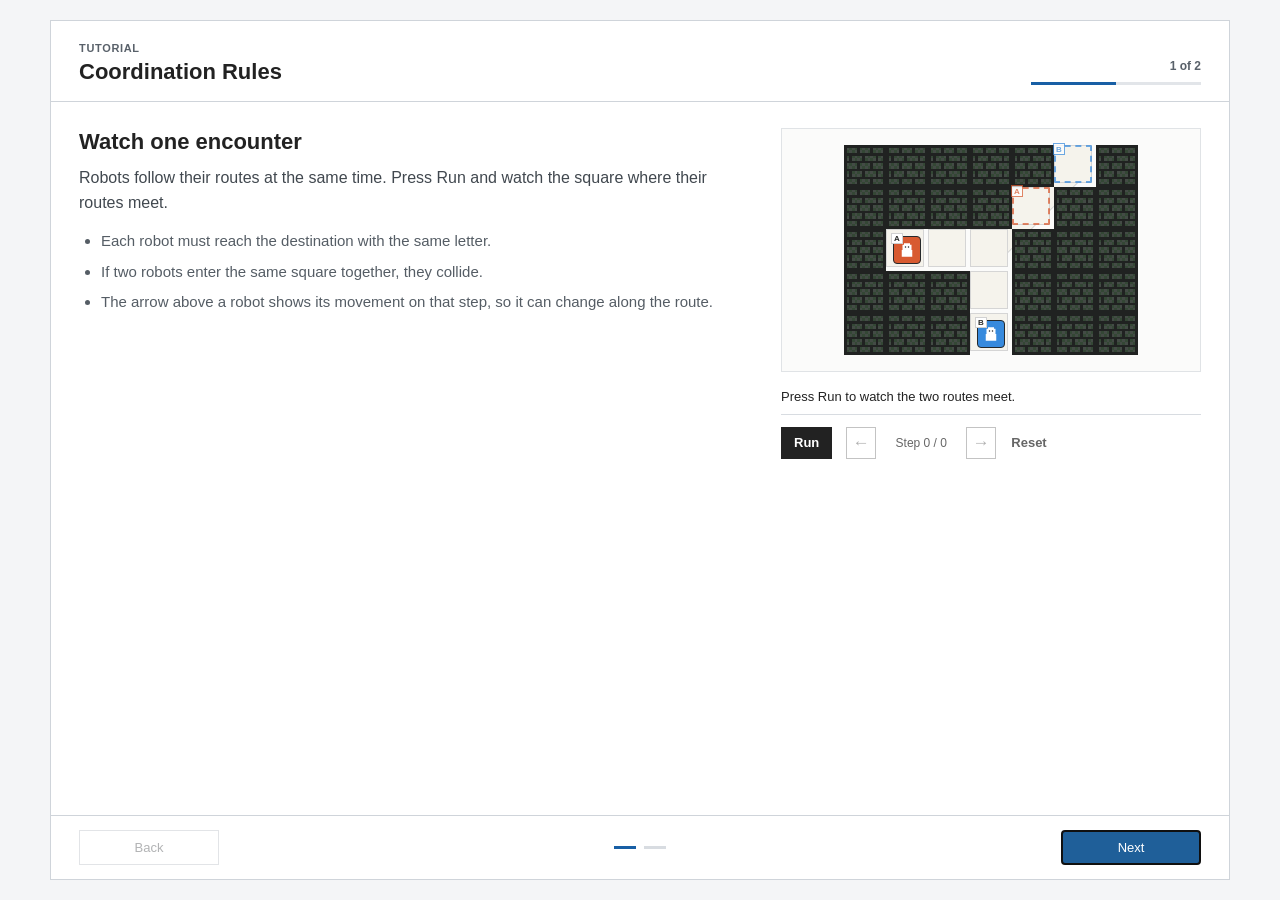
==== index.html @ efcd3b3d "Refine mirror curriculum and restore robot icons" ====
<!DOCTYPE html>
<html lang="en">
<head>
<meta charset="utf-8">
<meta name="viewport" content="width=device-width, initial-scale=1">
<title>Coordination Rules</title>
<link rel="stylesheet" href="styles.css?v=role-movement-v14">
</head>
<body>
<div class="onboarding-screen" id="tutorial-screen" hidden>
  <main class="onboarding-shell" aria-labelledby="tutorial-title">
    <header class="onboarding-header">
      <div>
        <div class="onboarding-kicker">Tutorial</div>
        <h1 id="tutorial-title">Coordination Rules</h1>
      </div>
      <div class="onboarding-progress" aria-live="polite">
        <span id="tut-progress-label">1 of 5</span>
        <div class="onboarding-progress-track" aria-hidden="true">
          <span id="tut-progress-bar"></span>
        </div>
      </div>
    </header>

    <div class="tut-body">
      <div class="tut-copy">
        <h2 id="tut-title"></h2>
        <p class="tut-lead" id="tut-lead"></p>
        <ul class="tut-points" id="tut-points"></ul>
      </div>

      <div class="tut-panel">
        <div class="tut-visual" id="tut-visual">
          <div class="tut-board-frame" id="tut-board-frame">
            <div class="board tut-board" id="tut-board"></div>
          </div>
          <div class="tut-feedback" id="tut-feedback"></div>
          <div class="tut-controls" id="tut-controls">
            <button class="btn primary" id="tut-run" type="button">Run</button>
            <div class="step-nav">
              <button class="btn step-button" id="tut-prev" type="button" aria-label="Previous step">←</button>
              <span class="step-label" id="tut-step-label">Step 0 / 0</span>
              <button class="btn step-button" id="tut-next-step" type="button" aria-label="Next step">→</button>
            </div>
            <button class="btn text-button" id="tut-reset" type="button">Reset</button>
          </div>
        </div>
        <div class="tut-rule-reference" id="tut-rule-reference" hidden></div>
      </div>
    </div>

    <footer class="onboarding-footer">
      <button class="tutorial-nav-button secondary" id="tut-back" type="button" disabled>Back</button>
      <div class="onboarding-step-dots" id="tut-dots" aria-hidden="true"></div>
      <button class="tutorial-nav-button primary" id="tut-continue" type="button">Continue</button>
    </footer>
  </main>
</div>

<div class="wrap">
  <div class="taskbar">
    <div class="taskbar-head">
      <div class="case-summary" id="case-summary"></div>
    </div>
    <div class="tabs" id="tabs"></div>
  </div>

  <div class="main">
    <section class="scene-panel" aria-label="Current scene">
      <div class="section-heading scene-heading">
        <div class="scene-heading-actions">
          <button class="guide-button" id="scene-guide" type="button" hidden>Guide</button>
        </div>
      </div>
      <div class="scene-goal" id="scene-goal" aria-labelledby="scene-goal-title">
        <div class="scene-goal-heading">
          <strong id="scene-goal-title">Goals</strong>
        </div>
        <div class="scene-goal-list" id="scene-goal-list"></div>
      </div>
      <div class="scene-visual">
        <div class="board-frame">
          <div class="board" id="board"></div>
        </div>
        <section class="legend" id="legend" aria-label="Map key and guide"></section>
      </div>
      <div class="status" id="status" role="status" aria-live="polite"></div>
      <div class="agent-panel" id="agent-progress"></div>
      <div class="scene-bottom-controls">
        <div class="controls scene-run-controls">
          <button class="btn primary" id="run">Run rule</button>
          <div class="step-nav" aria-label="Animation step controls">
            <button class="btn step-button" id="prev" aria-label="Previous step" title="Previous step">←</button>
            <span class="step-label" id="step-label">Step 0 / 0</span>
            <button class="btn step-button" id="next" aria-label="Next step" title="Next step">→</button>
          </div>
          <button class="btn next-trial-button" id="continue" hidden>Next trial →</button>
        </div>
      </div>
    </section>

    <section class="rules-panel" aria-labelledby="rules-panel-title">
      <div class="section-heading rules-heading">
        <div>
          <h2 id="rules-panel-title">Rules</h2>
        </div>
        <span class="rule-count" id="rule-count">0 rules</span>
      </div>
      <div class="rulebook-actions">
        <button class="btn add-rule-button" id="addrule">Add Rule</button>
      </div>
      <div id="rules"></div>
      <section class="library-panel" aria-labelledby="library-title">
        <div class="library-heading">
          <div>
            <h3 id="library-title">Saved rule library</h3>
          </div>
          <span class="rule-count" id="library-count">0 saved</span>
        </div>
        <div id="library"></div>
      </section>
      <div class="researcher-panel" id="researcher-panel" hidden>
        <p class="vocab" id="vocab"></p>
        <div class="log" id="log"></div>
        <div class="controls export-controls">
          <button class="btn" id="export-json">Export JSON</button>
          <button class="btn" id="export-csv">Export CSV</button>
        </div>
      </div>
    </section>

  </div>
</div>

<div class="guide-backdrop" id="guide-backdrop" hidden>
  <section class="guide-dialog" role="dialog" aria-modal="true" aria-labelledby="guide-title">
    <div class="guide-kicker" id="guide-kicker">Scene guide</div>
    <h2 id="guide-title"></h2>
    <div class="guide-items" id="guide-items"></div>
    <p id="guide-body"></p>
    <div class="guide-example" id="guide-example"></div>
    <button class="btn primary guide-close" id="guide-close" type="button">Continue to scene</button>
  </section>
</div>

<div class="notice-backdrop" id="notice-backdrop" hidden>
  <section class="notice-dialog" role="dialog" aria-modal="true" aria-labelledby="notice-title">
    <h2 id="notice-title">Rule not ready</h2>
    <p id="notice-message"></p>
    <button class="btn primary notice-close" id="notice-close" type="button">OK</button>
  </section>
</div>

<script src="data/tasks.generated.js?v=role-movement-v14"></script>
<script src="engine.js?v=role-movement-v14"></script>
<script src="tutorial.js?v=role-movement-v14"></script>
<script src="app.js?v=role-movement-v14"></script>
</body>
</html>
---- styles.css ----
:root{
  --bg:#faf9f6; --surface:#ffffff; --line:#e7e4dc; --line2:#d3cfc4;
  --text:#2c2c2a; --muted:#6b6862; --faint:#9a968d;
  --accent:#185fa5; --accent-bg:#e6f1fb;
  --danger:#a32d2d; --ok:#0f6e56; --warn-bg:#faeeda;
  --passage-fill:#dfe9eb; --passage-border:#49636d;
  --r:8px;
}
*{box-sizing:border-box}
body{margin:0;background:var(--bg);color:var(--text);
  font-family:-apple-system,BlinkMacSystemFont,"Segoe UI","PingFang SC","Microsoft YaHei",sans-serif;
  font-size:15px;line-height:1.6;}
.wrap{max-width:920px;margin:0 auto;padding:28px 24px 60px;}
h1{font-size:21px;font-weight:600;margin:0 0 4px;}
.sub{color:var(--muted);font-size:14px;margin:0 0 20px;}
.tutorial{border:1px solid var(--line);background:var(--surface);border-radius:var(--r);
  padding:14px 16px;margin:0 0 18px;}
.tutorial-head{display:flex;align-items:flex-start;justify-content:space-between;gap:12px;margin-bottom:10px;}
.tutorial h2{font-size:15px;line-height:1.25;margin:0 0 2px;font-weight:700;}
.tutorial p{margin:0;color:var(--muted);font-size:12px;line-height:1.45;}
.tutorial-grid{display:grid;grid-template-columns:repeat(4,minmax(0,1fr));gap:10px;}
.tutorial-step{position:relative;border-top:1px solid var(--line);padding:10px 0 0 30px;min-width:0;}
.step-num{position:absolute;left:0;top:10px;width:22px;height:22px;border-radius:50%;
  display:inline-flex;align-items:center;justify-content:center;background:var(--accent-bg);
  color:var(--accent);font-size:12px;font-weight:800;}
.tutorial-step strong{display:block;font-size:12px;line-height:1.3;margin-bottom:3px;color:var(--text);}
.rule-example{display:inline-block;padding:1px 5px;border-radius:5px;background:#f6f5f1;color:var(--text);
  border:1px solid var(--line);}
.world-rules{margin-top:12px;padding:10px 12px;border:1px solid var(--line);border-radius:var(--r);
  background:#f6f5f1;font-size:12px;color:var(--muted);}
.world-rules strong{display:block;color:var(--text);font-size:12px;margin-bottom:4px;}
.world-rules ul{margin:0;padding-left:18px;}
.world-rules li{margin:2px 0;line-height:1.45;}
.taskbar{margin-bottom:8px;}
.taskbar-head{display:flex;align-items:center;justify-content:space-between;gap:12px;margin-bottom:6px;}
.taskbar-label{font-size:12px;color:var(--faint);margin-bottom:6px;}
.taskbar-head .taskbar-label{margin-bottom:0;}
.case-summary{font-size:11px;color:var(--muted);text-align:right;}
.tabs{display:flex;gap:8px;flex-wrap:wrap;margin-bottom:8px;}
.tab{padding:6px 14px;border:1px solid var(--line2);border-radius:var(--r);background:var(--surface);
  cursor:pointer;font-size:14px;color:var(--text);display:inline-flex;align-items:center;gap:7px;}
.tab.active{border-color:var(--accent);color:var(--accent);background:var(--accent-bg);}
.case-dot{width:7px;height:7px;border-radius:50%;background:var(--line2);flex:0 0 auto;}
.case-tab.solved .case-dot{background:var(--ok);}
.case-tab.failed .case-dot{background:var(--danger);}
.case-tab.stale .case-dot{background:#b36b00;}
.case-tab.unseen .case-dot{background:var(--line2);}
.case-tab.locked{color:var(--faint);background:#f4f2ed;border-color:var(--line);}
.case-tab.locked .case-dot{background:transparent;border:1px solid var(--line2);}
.tab.ext{font-size:13px;color:var(--muted);}
.tab.core{font-weight:600;}
.prompt{font-size:13px;color:var(--muted);margin:0 0 18px;min-height:18px;}
.main{display:grid;grid-template-columns:auto minmax(0,1fr);gap:24px;align-items:start;}
.main > .legend{grid-column:1 / -1;margin-top:0;}
.ui-icon{width:16px;height:16px;display:inline-block;vertical-align:-3px;flex:0 0 auto;}
.inline-icon{width:13px;height:13px;margin-right:3px;vertical-align:-2px;color:var(--muted);}
.inline-icon.danger{color:var(--danger);}
.board{position:relative;margin:0 auto;}
.diagonal-road-link{
  position:absolute;
  box-sizing:border-box;
  transform-origin:0 50%;
  border:1px solid var(--line);
  border-radius:1px;
  background:#f5f3ec;
  pointer-events:none;
}
.cell{position:absolute;border:0.5px solid var(--line);border-radius:6px;background:var(--surface);
  display:flex;align-items:center;justify-content:center;overflow:hidden;}
.cell.zone-cold{background:var(--accent-bg);}
.cell.zone-fragile{background:#f2ecfb;}
.cell.zone-secure{background:#e8f3ee;}
.board-zone-icon{width:17px;height:17px;opacity:.34;color:var(--accent);}
.cell.flash{box-shadow:0 0 0 3px var(--danger);}
.scanner{position:absolute;border:2px solid #5d6b78;border-radius:4px;background:#eef2f4;
  z-index:3;display:flex;align-items:center;justify-content:center;color:#46525d;}
.machine{position:absolute;border:1px solid #4b4b48;border-radius:6px;background:#d8d5cc;
  color:#3f3f3b;z-index:4;display:flex;align-items:center;justify-content:center;
  font-size:12px;font-weight:700;}
.board-feature-icon{width:17px;height:17px;}
.item{position:absolute;border-radius:50%;z-index:4;border:1px solid #4b4b48;}
.item-red{background:#cc5656;}
.item-blue{background:#4e7ec9;}
.ring{position:absolute;border:2px dashed;border-radius:8px;box-sizing:border-box;opacity:.72;
  display:flex;align-items:center;justify-content:center;color:inherit;}
.target-label{position:absolute;left:-5px;top:-6px;min-width:16px;height:16px;padding:0 4px;border-radius:8px;
  background:#fff;color:var(--agent-color);border:1px solid currentColor;font-size:10px;font-weight:800;
  line-height:15px;text-align:center;}
.target-label-right{left:auto;right:-5px;}
.target-icon{width:18px;height:18px;opacity:.68;background:rgba(255,255,255,.82);border-radius:50%;padding:2px;
  color:var(--agent-color);}
.robot{position:absolute;border-radius:50%;transition:left .3s ease,top .3s ease,opacity .24s ease,transform .24s ease;z-index:5;
  display:flex;align-items:center;justify-content:center;font-size:12px;color:#fff;
  box-shadow:0 1px 2px rgba(0,0,0,.2);}
.robot.released{opacity:0;transform:scale(.72);pointer-events:none;}
.machine.available{animation:machine-available .45s ease;}
@keyframes machine-available{
  0%{box-shadow:0 0 0 0 rgba(15,110,86,0);}
  45%{box-shadow:0 0 0 3px rgba(15,110,86,.4);}
  100%{box-shadow:0 0 0 0 rgba(15,110,86,0);}
}
.robot.done{box-shadow:0 0 0 3px rgba(15,110,86,.28);}
.robot.waiting{box-shadow:0 0 0 3px rgba(179,107,0,.28);}
.robot.failed{box-shadow:0 0 0 3px rgba(163,45,45,.38);}
.robot.off-duty{opacity:.28;filter:grayscale(1);box-shadow:none;}
.robot-role{width:15px;height:15px;color:#fff;}
.robot-id{position:absolute;left:-4px;top:-5px;min-width:14px;height:14px;padding:0 3px;border-radius:7px;
  background:#fff;color:#2c2c2a;border:1px solid rgba(0,0,0,.18);font-size:9px;font-weight:700;
  line-height:13px;text-align:center;}
.role-badge{display:inline-flex;align-items:center;justify-content:center;min-width:20px;height:20px;padding:0 5px;
  border-radius:10px;background:#fff;color:var(--text);border:1px solid rgba(0,0,0,.16);
  font-size:11px;font-weight:800;line-height:19px;}
.role-carrier{background:#fff8ea;color:#855900;}
.role-cleaner{background:#e9f7f2;color:#0f6e56;}
.role-operator{background:#edf2fb;color:#185fa5;}
.spill-badge{display:inline-flex;align-items:center;justify-content:center;min-width:18px;height:18px;padding:0 5px;
  border-radius:9px;background:#faeeda;color:var(--danger);border:1px solid rgba(163,45,45,.35);
  font-size:11px;font-weight:800;line-height:17px;}
.carry-icon{position:absolute;right:-3px;bottom:-3px;width:12px;height:12px;padding:1px;border-radius:50%;
  background:#faeeda;color:var(--danger);border:1px solid rgba(74,27,12,.55);}
.robot-state-mark{position:absolute;right:-5px;top:-5px;width:13px;height:13px;padding:1px;border-radius:50%;
  background:#fff;color:var(--ok);border:1px solid rgba(0,0,0,.16);}
.robot.failed .robot-state-mark{color:var(--danger);}
.robot-state-mark.wait{color:#8a5a00;}
.status{margin-top:12px;font-size:13px;min-height:20px;color:var(--muted);}
.status.ok{color:var(--ok);} .status.bad{color:var(--danger);}
.controls{display:flex;gap:8px;margin-top:10px;flex-wrap:wrap;}
.export-controls{margin-top:12px;justify-content:flex-end;}
button.btn{padding:7px 16px;border:1px solid var(--line2);border-radius:var(--r);background:var(--surface);
  cursor:pointer;font-size:14px;color:var(--text);}
button.btn:hover{background:#f3f1ea;}
button.btn.primary{border-color:var(--accent);color:var(--accent);}
button.btn:disabled{cursor:default;opacity:.45;background:var(--surface);}
.agent-panel{margin-top:8px;border:1px solid var(--line);background:var(--surface);border-radius:var(--r);
  padding:8px 10px;font-size:12px;line-height:1.45;}
.agent-head{font-weight:600;color:var(--muted);margin-bottom:6px;}
.agent-row{display:grid;grid-template-columns:minmax(42px,auto) minmax(0,1fr) auto;gap:8px;align-items:center;
  padding:5px 0;border-top:0.5px solid var(--line);}
.agent-head + .agent-row{border-top:0;}
.agent-chip{display:inline-flex;align-items:center;gap:4px;min-width:0;white-space:nowrap;}
.agent-avatar{width:28px;height:28px;border-radius:50%;background:var(--agent-color);color:#fff;
  display:inline-flex;align-items:center;justify-content:center;position:relative;flex:0 0 auto;
  box-shadow:0 1px 2px rgba(0,0,0,.16);}
.agent-avatar-icon{width:15px;height:15px;}
.agent-avatar-id{position:absolute;left:-4px;top:-5px;min-width:14px;height:14px;padding:0 3px;
  border-radius:7px;background:#fff;color:var(--text);border:1px solid rgba(0,0,0,.16);
  font-size:9px;font-weight:800;line-height:13px;text-align:center;}
.agent-dot{width:24px;height:24px;border-radius:50%;background:var(--agent-color);color:#fff;
  display:inline-flex;align-items:center;justify-content:center;font-size:11px;font-weight:800;line-height:1;
  box-shadow:0 1px 2px rgba(0,0,0,.16);}
.agent-chip.compact .agent-dot{width:20px;height:20px;font-size:10px;}
.progress-chip{align-self:center;}
.spill-icon-badge{display:inline-flex;align-items:center;justify-content:center;width:20px;height:20px;border-radius:50%;
  background:#faeeda;color:var(--danger);border:1px solid rgba(163,45,45,.35);flex:0 0 auto;}
.spill-icon{width:12px;height:12px;}
.chip-spill{width:18px;height:18px;}
.agent-main{min-width:0;color:var(--muted);white-space:normal;}
.agent-main strong{color:var(--text);font-weight:600;}
.info-chip,.progress-mini{display:inline-flex;align-items:center;gap:3px;padding:2px 6px;border-radius:6px;
  background:#f6f5f1;color:var(--muted);font-size:11px;line-height:1.35;white-space:nowrap;}
.progress-mini{color:var(--faint);background:transparent;border:1px solid var(--line);}
.agent-state{font-weight:600;white-space:nowrap;display:inline-flex;align-items:center;gap:4px;}
.state-inline-icon{width:14px;height:14px;}
.agent-row.ok .agent-state{color:var(--ok);}
.agent-row.bad .agent-state{color:var(--danger);}
.agent-row.wait .agent-state{color:#8a5a00;}
.agent-row.run .agent-state{color:var(--accent);}
.agent-row.idle .agent-state{color:var(--faint);}
.state-pill{display:inline-flex;align-items:center;justify-content:center;min-width:52px;height:24px;padding:0 8px;
  border-radius:12px;border:1px solid var(--line);background:#f6f5f1;color:var(--muted);
  font-size:12px;font-weight:700;line-height:23px;white-space:nowrap;}
.state-pill.ok{background:#e8f3ee;color:var(--ok);border-color:#c7e0d5;}
.state-pill.bad{background:#f7e5e2;color:var(--danger);border-color:#e7c3bd;}
.state-pill.wait{background:var(--warn-bg);color:#8a5a00;border-color:#ead7ad;}
.state-pill.run{background:var(--accent-bg);color:var(--accent);border-color:#c7ddf1;}
.state-pill.idle{color:var(--faint);}
.agent-next{grid-column:2 / 4;color:var(--faint);font-size:11px;margin-top:-3px;}
.legend{margin-top:14px;font-size:12px;color:var(--muted);line-height:1.45;}
.legend-section{border-top:1px solid var(--line);padding-top:10px;margin-top:10px;}
.legend-title{font-size:12px;font-weight:700;color:var(--text);margin-bottom:7px;}
.legend-grid{display:grid;grid-template-columns:repeat(auto-fit,minmax(178px,1fr));gap:7px;}
.legend-tile{min-width:0;border:1px solid var(--line);border-radius:var(--r);background:var(--surface);
  padding:7px 8px;display:flex;align-items:center;gap:8px;}
.legend-tile.off-duty{opacity:.55;background:#f6f5f1;}
.legend-copy{min-width:0;display:flex;flex-direction:column;gap:1px;}
.legend-copy strong{font-size:12px;color:var(--text);font-weight:650;white-space:normal;}
.legend-copy small{font-size:11px;color:var(--faint);line-height:1.35;}
.legend-symbol,.legend-target-sample{width:30px;height:30px;border-radius:7px;display:inline-flex;
  align-items:center;justify-content:center;flex:0 0 auto;border:1px solid var(--line2);}
.legend-symbol .ui-icon{width:17px;height:17px;}
.legend-target-sample{position:relative;border:2px dashed var(--agent-color);color:var(--agent-color);background:#fff;}
.legend-target-sample span{position:absolute;left:-4px;top:-5px;min-width:11px;height:11px;padding:0 2px;border-radius:0;
  background:#fff;border:1px solid currentColor;font-size:8px;font-weight:800;line-height:9px;text-align:center;}
.target-sample-icon{width:16px;height:16px;}
.cold-sample{background:var(--accent-bg);color:var(--accent);}
.machine-sample{background:#d8d5cc;color:#3f3f3b;}
.passage-map-sample{display:inline-flex;align-items:center;justify-content:center;width:30px;height:30px;border:2px solid var(--passage-border) !important;border-radius:1px !important;background:var(--passage-fill) !important;box-shadow:none;box-sizing:border-box;color:#344b54;}
.passage-map-sample.picker-key-symbol{width:30px;height:30px;}
.passage-map-sample.guide-passage-sample{flex:0 0 auto;width:32px;height:32px;}
.scanner-sample{background:#eef2f4;color:#46525d;}
.spill-sample{background:#faeeda;color:var(--danger);}
.item-sample{background:#f3f1ea;color:var(--muted);}
.state-sample{background:#f6f5f1;color:var(--muted);}
.state-sample.run{background:var(--accent-bg);color:var(--accent);}
.state-sample.wait{background:var(--warn-bg);color:#8a5a00;}
.state-sample.ok{background:#e8f3ee;color:var(--ok);}
.state-sample.bad{background:#f7e5e2;color:var(--danger);}
.legend-meta{margin-top:10px;color:var(--faint);font-size:11px;}
.panel-h{font-size:13px;color:var(--muted);margin:0 0 8px;}
.rule{background:#f6f5f1;border-radius:var(--r);padding:10px 12px;margin-bottom:8px;font-size:13px;
  display:block;container-type:inline-size;}
.rule-header{display:flex;align-items:center;gap:7px;min-height:28px;}
.rule-header strong{font-size:13px;}
.rule-actions{margin-left:auto;display:flex;align-items:center;justify-content:flex-end;gap:6px;flex-wrap:wrap;}
.save-rule,.duplicate-rule{min-height:28px;padding:3px 9px;border:1px solid var(--line2);border-radius:6px;background:var(--surface);color:var(--muted);font-size:11px;cursor:pointer;}
.duplicate-rule:hover{background:#eeeae2;color:var(--text);}
.duplicate-rule:disabled{cursor:default;opacity:.45;}
.save-rule:hover{background:#eeeae2;color:var(--text);}
.save-rule:disabled{cursor:default;opacity:.45;}
.rule-consequence{display:grid;grid-template-columns:34px minmax(0,1fr);align-items:start;gap:6px;margin:8px 0 0;padding-top:7px;border-top:1px solid var(--line2);font-size:12px;color:var(--text);}
.rule-consequence .kw2{text-align:right;font-size:10px;font-weight:700;line-height:1.35;}
.rule-consequence strong{min-width:0;line-height:1.35;}
.kw{color:var(--danger);}
.kw2{color:var(--muted);}
.draft-chip{display:inline-flex;align-items:center;background:#ece9e1;color:var(--faint);
  border-radius:var(--r);padding:3px 9px;font-size:12px;}
.condition-list{display:flex;flex-direction:column;gap:5px;margin-top:7px;}
.condition-row{display:grid;grid-template-columns:34px minmax(0,1fr) 26px;align-items:center;gap:6px;}
.condition-join{font-size:10px;font-weight:700;color:var(--muted);text-align:right;}
.condition-sentence{min-width:0;border:1px solid #b9d4ee;background:var(--accent-bg);color:var(--accent);
  border-radius:6px;padding:5px 8px;text-align:left;font-size:12px;line-height:1.35;cursor:pointer;}
.condition-sentence:hover{border-color:var(--accent);}
.condition-remove{width:26px;height:26px;border:0;background:transparent;color:var(--faint);
  font-size:17px;cursor:pointer;border-radius:5px;}
.condition-remove:hover{background:#eeeae2;color:var(--danger);}
.add-condition{margin:8px 0 0 40px;border:1px solid var(--line2);background:var(--surface);border-radius:6px;
  min-height:30px;padding:4px 9px;color:var(--muted);font-size:12px;cursor:pointer;}
.add-condition:disabled{opacity:.45;cursor:not-allowed;}
.condition-editor{margin:9px 0 0;padding:10px;border:1px solid var(--line2);border-radius:6px;
  background:var(--surface);display:grid;grid-template-columns:100px 72px minmax(100px,1fr);
  gap:7px;align-items:center;}
.typed-select{width:100%;min-width:0;}
.typed-select:disabled{color:var(--faint);background:#f3f1ec;}
.condition-editor-actions{grid-column:1 / -1;display:flex;justify-content:flex-end;gap:7px;margin-top:2px;}
.condition-save,.condition-cancel{min-height:28px;padding:3px 10px;font-size:12px;}
.condition-save:disabled{opacity:.45;cursor:not-allowed;}
select{height:30px;font-size:13px;border:1px solid var(--line2);border-radius:6px;background:var(--surface);
  color:var(--text);padding:0 6px;}
.del{margin-left:auto;border:1px solid var(--line2);background:var(--surface);border-radius:6px;
  cursor:pointer;font-size:17px;padding:0;width:28px;height:28px;line-height:24px;color:var(--muted);flex:0 0 28px;}
.library-panel{margin-top:18px;padding-top:12px;border-top:1px solid var(--line);}
.library-help{margin:-3px 0 7px;color:var(--faint);font-size:11px;line-height:1.4;}
.library-empty{padding:7px 0;color:var(--faint);font-size:12px;}
.library-row{display:grid;grid-template-columns:minmax(0,1fr) auto auto;gap:6px;align-items:start;padding:7px 0;border-bottom:1px solid var(--line);}
.library-rule-text{min-width:0;color:var(--muted);font-size:12px;line-height:1.4;overflow-wrap:anywhere;}
.library-use{min-height:26px;padding:2px 9px;border:1px solid var(--accent);border-radius:6px;background:var(--surface);color:var(--accent);font-size:11px;cursor:pointer;}
.library-use:hover{background:var(--accent-bg);}
.library-remove{width:26px;height:26px;border:0;border-radius:5px;background:transparent;color:var(--faint);font-size:17px;cursor:pointer;}
.library-remove:hover{background:#eeeae2;color:var(--danger);}
.vocab{margin-top:8px;font-size:12px;color:var(--faint);line-height:1.55;}
.vocab-summary{color:var(--faint);}
.vocab-detail{margin-top:3px;}
.vocab-detail summary{cursor:pointer;color:var(--muted);display:inline-flex;align-items:center;gap:4px;}
.vocab-detail div{margin-top:5px;padding:7px 8px;border:1px solid var(--line);border-radius:var(--r);
  background:#fff;color:var(--faint);}
.empty-rule{font-size:13px;color:var(--faint);padding:8px 0;}
.log{margin-top:18px;border-top:1px solid var(--line);padding-top:12px;}
.log h4{font-size:13px;font-weight:600;margin:0 0 8px;color:var(--muted);}
.logrow{font-size:12px;padding:4px 0;border-bottom:0.5px solid var(--line);display:flex;gap:8px;}
.logrow .n{color:var(--faint);min-width:20px;}
.log-main{flex:1;min-width:0;}
.reason{display:block;color:var(--faint);font-size:11px;margin-top:1px;}
.logrow .res.ok{color:var(--ok);} .logrow .res.bad{color:var(--danger);}

/* Participant-facing layout: keep the scene and rule-building tools visible together. */
.wrap{max-width:1120px;padding:24px 28px 56px;}
h1{font-size:24px;letter-spacing:0;}
.sub{font-size:14px;margin-bottom:14px;}
.tutorial{padding:0;margin-bottom:18px;}
.tutorial-summary{list-style:none;cursor:pointer;display:flex;align-items:center;justify-content:space-between;gap:16px;padding:12px 16px;}
.tutorial-summary::-webkit-details-marker{display:none;}
.tutorial-summary > span:first-child{display:flex;flex-direction:column;gap:1px;min-width:0;}
.tutorial-summary strong{font-size:13px;color:var(--text);}
.tutorial-summary small{font-size:12px;color:var(--muted);line-height:1.35;}
.tutorial-toggle{flex:0 0 auto;color:var(--accent);font-size:12px;font-weight:650;}
.tutorial-toggle::before{content:"▸ ";}
.tutorial[open] .tutorial-toggle::before{content:"▾ ";}
.tutorial-body{border-top:1px solid var(--line);padding:4px 16px 14px;}
.tutorial-grid{padding-top:2px;}
.taskbar{margin-bottom:14px;}
.taskbar-label{font-size:13px;font-weight:700;color:var(--text);}
.case-summary{font-size:12px;}
.tabs{gap:6px;}
.tab{min-width:44px;justify-content:center;padding:7px 13px;font-weight:650;}
.prompt{font-size:14px;line-height:1.5;color:var(--text);margin:0 0 16px;padding:12px 14px;border-left:3px solid var(--accent);background:var(--surface);border-top:1px solid var(--line);border-right:1px solid var(--line);border-bottom:1px solid var(--line);border-radius:0 var(--r) var(--r) 0;}
.main{grid-template-columns:minmax(0,1fr) minmax(350px,420px);gap:18px;align-items:start;}
.scene-panel,.rules-panel{min-width:0;border:1px solid var(--line);border-radius:var(--r);background:var(--surface);padding:16px;}
.section-heading{display:flex;align-items:flex-start;justify-content:space-between;gap:12px;margin-bottom:12px;}
.section-heading h2,.library-heading h3{font-size:15px;line-height:1.25;margin:0;color:var(--text);}
.section-heading p{font-size:12px;line-height:1.4;color:var(--muted);margin:3px 0 0;}
.scene-tools{display:flex;align-items:center;gap:8px;flex:0 0 auto;}
.scene-label,.rule-count{display:inline-flex;align-items:center;min-height:24px;padding:2px 8px;border-radius:12px;background:#f6f5f1;color:var(--muted);font-size:11px;font-weight:700;white-space:nowrap;}
.guide-button{border:1px solid var(--line2);border-radius:6px;background:var(--surface);color:var(--accent);font-size:11px;font-weight:650;padding:4px 8px;cursor:pointer;}
.guide-button:hover{background:var(--accent-bg);}
.board-frame{display:flex;align-items:center;justify-content:center;min-height:398px;padding:14px;border:1px solid var(--line);border-radius:var(--r);background:#f7f9fb;overflow:auto;}
.board{flex:0 0 auto;}
.status{min-height:36px;margin-top:10px;padding:8px 10px;border:1px solid var(--line);border-radius:6px;background:#f6f5f1;font-size:12px;line-height:1.4;}
.status.ok{background:#e8f3ee;border-color:#c7e0d5;}.status.bad{background:#f7e5e2;border-color:#e7c3bd;}
.controls{gap:6px;margin-top:9px;}
button.btn{min-height:32px;padding:6px 12px;font-size:12px;font-weight:600;}
button.btn.primary{background:var(--accent);color:#fff;border-color:var(--accent);}
button.btn.primary:hover{background:#124d87;}
.agent-panel{margin-top:10px;padding:9px 10px;}
.agent-head{font-size:12px;color:var(--text);}
.agent-row{grid-template-columns:34px minmax(0,1fr) auto;gap:7px;padding:7px 0;}
.agent-main{font-size:12px;line-height:1.7;}
.agent-state{font-size:11px;}
.agent-next{font-size:11px;}
.rules-heading{margin-bottom:10px;}
.rules-heading .rule-count{background:var(--accent-bg);color:var(--accent);}
.add-rule-button{width:100%;margin-top:2px;border-style:dashed;}
.rule{padding:11px 12px;margin-bottom:9px;background:#f8f7f3;border:1px solid var(--line);}
.rule-header{align-items:center;}
.rule-header strong{font-size:12px;}
.rule-header-help{font-size:10px;color:var(--faint);}
.rule-actions{gap:5px;}
.save-rule{min-height:27px;padding:3px 8px;color:var(--accent);font-weight:650;}
.rule-consequence{margin-top:9px;padding-top:8px;}
.condition-list{gap:6px;}
.condition-row{grid-template-columns:30px minmax(0,1fr) 26px;}
.condition-join{font-size:9px;}
.condition-sentence{padding:7px 8px;font-size:12px;background:#eef5fc;}
.add-condition{margin-left:36px;width:calc(100% - 36px);text-align:left;}
.condition-editor{grid-template-columns:repeat(3,minmax(0,1fr));gap:8px;margin-top:10px;padding:10px;background:#fff;border-color:#b9d4ee;}
.editor-field{display:flex;flex-direction:column;gap:4px;min-width:0;}
.editor-field-label{font-size:10px;color:var(--muted);font-weight:700;text-transform:uppercase;letter-spacing:.03em;}
.condition-editor select{height:34px;width:100%;font-size:12px;}
.condition-editor-actions{justify-content:flex-end;}
.condition-save,.condition-cancel{min-height:30px;}
.empty-rule{display:flex;flex-direction:column;gap:2px;padding:10px 2px 12px;line-height:1.4;}
.empty-rule strong{font-size:12px;color:var(--text);}
.empty-rule span{font-size:11px;color:var(--muted);}
.library-panel{margin-top:16px;padding-top:14px;}
.library-heading{display:flex;align-items:flex-start;justify-content:space-between;gap:10px;margin-bottom:6px;}
.library-heading h3{font-size:13px;}
.library-heading .rule-count{background:#f6f5f1;}
.library-help{margin:3px 0 0;font-size:11px;}
.library-row{grid-template-columns:minmax(0,1fr) auto auto;gap:5px;padding:8px 0;}
.library-rule-text{font-size:11px;line-height:1.45;}
.library-use{min-height:28px;padding:3px 8px;font-size:11px;font-weight:650;white-space:nowrap;}
.legend{grid-column:1 / -1;margin-top:0;padding:14px 16px;border:1px solid var(--line);border-radius:var(--r);background:var(--surface);}
.legend-section{border-top:0;padding-top:0;margin-top:0;margin-bottom:12px;}
.legend-section + .legend-section{border-top:1px solid var(--line);padding-top:12px;}
.legend-title{font-size:12px;margin-bottom:7px;}
.legend-grid{grid-template-columns:repeat(auto-fit,minmax(200px,1fr));gap:6px;}
.legend-tile{padding:7px 8px;}
.guide-backdrop{position:fixed;inset:0;z-index:30;display:flex;align-items:center;justify-content:center;padding:20px;background:rgba(32,38,45,.34);}
.guide-backdrop[hidden]{display:none;}
.guide-dialog{width:min(440px,100%);padding:22px 22px 18px;border:1px solid var(--line2);border-radius:10px;background:var(--surface);box-shadow:0 18px 50px rgba(25,35,45,.2);}
.guide-kicker{font-size:11px;color:var(--accent);font-weight:750;text-transform:uppercase;letter-spacing:.05em;}
.guide-dialog h2{font-size:20px;line-height:1.25;margin:5px 0 8px;}
.guide-dialog p{font-size:13px;line-height:1.55;color:var(--muted);margin:0;}
.guide-example{margin:14px 0;padding:10px 11px;border-left:3px solid var(--accent);border-radius:0 6px 6px 0;background:var(--accent-bg);color:var(--text);font-size:12px;line-height:1.45;}
.guide-close{width:100%;margin-top:4px;}
/* Rule builder: read as one sentence, with the fixed action visible first. */
.rule-action-line{display:flex;align-items:baseline;gap:7px;margin:9px 0 7px;padding-bottom:8px;border-bottom:1px solid var(--line);}
.rule-action-line .kw2{font-size:10px;color:var(--accent);font-weight:800;letter-spacing:.06em;}
.rule-action-line strong{font-size:13px;color:var(--text);letter-spacing:.01em;}
.condition-list{gap:5px;}
.condition-row{grid-template-columns:44px minmax(0,1fr) 26px;gap:6px;}
.condition-join{font-size:10px;font-weight:800;color:var(--accent);text-align:left;}
.condition-sentence{text-align:left;line-height:1.4;}
.condition-editor{display:grid;grid-template-columns:46px minmax(0,1fr) minmax(0,1.35fr);align-items:end;gap:6px;margin-top:8px;padding:9px;background:#fff;border:1px solid #b9d4ee;border-radius:6px;}
.condition-builder-prefix{align-self:center;font-size:10px;font-weight:800;color:var(--accent);}
.condition-editor select{height:34px;min-width:0;width:100%;font-size:12px;}
.condition-editor-actions{grid-column:2 / -1;display:flex;justify-content:flex-end;gap:6px;padding-top:2px;}
.condition-editor-actions .btn{min-height:29px;padding:4px 10px;font-size:11px;}
.condition-editor-actions .condition-save{background:var(--accent);border-color:var(--accent);color:#fff;}
.condition-editor-actions .condition-save:hover{background:#124d87;}
.condition-editor-actions .condition-cancel{color:var(--muted);}
.add-condition{margin-left:50px;width:calc(100% - 50px);}

/* Industrial research notebook: a desktop workbench with a deliberately flat hierarchy. */
:root{
  --bg:#ebe9e2;
  --surface:#f8f7f2;
  --surface-strong:#fffefa;
  --line:#c4c0b6;
  --line2:#8e8b82;
  --line-dark:#68665f;
  --text:#171715;
  --muted:#67655f;
  --faint:#949187;
  --accent:#b64a2c;
  --accent-bg:#f3e4dd;
  --danger:#9c3832;
  --ok:#32634c;
  --warning:#8a6428;
  --warn-bg:#f2ead7;
  --r:3px;
}

body{
  background:var(--bg);
  color:var(--text);
  font-family:Arial,Helvetica,sans-serif;
  font-size:14px;
}
.wrap{max-width:1320px;margin:0 auto;padding:30px 44px 58px;}
.site-header{display:flex;align-items:flex-end;justify-content:space-between;gap:36px;padding-bottom:24px;border-bottom:2px solid var(--line-dark);}
.brand-block{min-width:0;}
.eyebrow{font-family:ui-monospace,SFMono-Regular,Menlo,monospace;font-size:11px;letter-spacing:.12em;font-weight:700;color:var(--accent);}
h1{font-size:30px;line-height:1.1;font-weight:800;letter-spacing:0;margin:5px 0 5px;}
.sub{font-size:14px;color:var(--muted);margin:0;}
.header-tools{display:flex;align-items:center;gap:18px;padding-bottom:2px;}
.scene-position{font-family:ui-monospace,SFMono-Regular,Menlo,monospace;font-size:12px;font-weight:700;letter-spacing:.07em;color:var(--muted);white-space:nowrap;}
.help-button{border:0;border-bottom:1px solid var(--line-dark);background:transparent;color:var(--text);font:700 12px ui-monospace,SFMono-Regular,Menlo,monospace;letter-spacing:.06em;padding:2px 0;cursor:pointer;text-transform:uppercase;}
.help-button:hover{color:var(--accent);border-color:var(--accent);}

.tutorial{border:0;border-bottom:1px solid var(--line);border-radius:0;background:transparent;margin:0;padding:0;}
.tutorial-summary{padding:12px 0 11px;}
.tutorial-summary strong{font-family:ui-monospace,SFMono-Regular,Menlo,monospace;font-size:11px;letter-spacing:.08em;text-transform:uppercase;}
.tutorial-summary small{font-size:12px;color:var(--muted);}
.tutorial-toggle{font-family:ui-monospace,SFMono-Regular,Menlo,monospace;font-size:11px;color:var(--accent);text-transform:uppercase;}
.tutorial-body{padding:8px 0 18px;border-top:1px solid var(--line);}
.tutorial-grid{grid-template-columns:repeat(4,minmax(0,1fr));gap:24px;}
.tutorial-step{border-top:0;padding:5px 0 0 28px;}
.step-num{width:20px;height:20px;border-radius:50%;background:var(--text);color:var(--surface);font-family:ui-monospace,SFMono-Regular,Menlo,monospace;font-size:10px;}
.tutorial-step strong{font-size:12px;}
.tutorial-step p{font-size:12px;color:var(--muted);}
.rule-example{border:0;border-bottom:1px solid var(--line2);border-radius:0;background:transparent;padding:0;}
.world-rules{margin-top:14px;border:0;border-top:1px solid var(--line);border-radius:0;background:transparent;padding:12px 0 0;}

.taskbar{margin:20px 0 15px;}
.taskbar-head{margin-bottom:8px;}
.taskbar-label,.workspace-label{font-family:ui-monospace,SFMono-Regular,Menlo,monospace;font-size:11px;font-weight:800;letter-spacing:.1em;color:var(--muted);text-transform:uppercase;}
.case-summary{font-family:ui-monospace,SFMono-Regular,Menlo,monospace;font-size:11px;color:var(--faint);}
.tabs{display:flex;align-items:flex-start;gap:0;margin:0;flex-wrap:nowrap;border-bottom:1px solid var(--line-dark);}
.tab{position:relative;min-width:64px;padding:0 18px 10px;border:0;border-radius:0;background:transparent;color:var(--muted);font-family:ui-monospace,SFMono-Regular,Menlo,monospace;font-size:13px;font-weight:700;cursor:pointer;display:flex;flex-direction:column;align-items:center;gap:3px;}
.tab::after{content:"";position:absolute;right:0;top:9px;width:1px;height:15px;background:var(--line);}
.tab:last-child::after{display:none;}
.tab:hover{color:var(--text);background:transparent;}
.tab.active{color:var(--accent);background:transparent;border:0;}
.tab.active::before{content:"";position:absolute;left:0;right:0;bottom:-1px;height:3px;background:var(--accent);}
.scene-number{font-size:15px;line-height:1.1;}
.scene-mark{height:12px;font-size:11px;line-height:1;color:var(--faint);}
.case-tab.solved .scene-mark{color:var(--ok);}
.case-tab.failed .scene-mark{color:var(--danger);}
.case-tab.locked{background:transparent;color:var(--faint);}
.case-tab.locked .scene-number{opacity:.42;}
.prompt{margin:0 0 24px;padding:9px 12px;border:0;border-left:3px solid var(--accent);border-radius:0;background:transparent;color:var(--text);font-size:15px;line-height:1.45;}

.main{grid-template-columns:minmax(0,1.65fr) minmax(360px,1fr);gap:34px;align-items:start;}
.scene-panel,.rules-panel{min-width:0;padding:0;border:0;border-radius:0;background:transparent;}
.section-heading{margin-bottom:14px;}
.section-heading h2,.library-heading h3{font-family:ui-monospace,SFMono-Regular,Menlo,monospace;font-size:13px;line-height:1.25;letter-spacing:.08em;margin:0;color:var(--text);text-transform:uppercase;}
.section-heading p{font-size:12px;color:var(--muted);margin:5px 0 0;}
.scene-label{display:inline;padding:0;margin-left:5px;border:0;border-radius:0;background:transparent;color:var(--accent);font:inherit;}
.scene-tools{padding-top:0;}
.guide-button{border:0;border-bottom:1px solid var(--line-dark);border-radius:0;background:transparent;color:var(--accent);font:700 11px ui-monospace,SFMono-Regular,Menlo,monospace;padding:2px 0;text-transform:uppercase;cursor:pointer;}
.guide-button:hover{border-color:var(--accent);background:transparent;}
.board-frame{min-height:500px;padding:20px;border:1px solid var(--line-dark);border-radius:2px;background:var(--surface-strong);box-shadow:4px 4px 0 rgba(104,102,95,.14);overflow:auto;}
.board{flex:0 0 auto;}
.cell{border:1px solid var(--line);border-radius:1px;background:#f5f3ec;}
.cell.zone-cold{background:#e7e1d8;}
.cell.zone-fragile{background:#eee9df;}
.cell.zone-secure{background:#e5e9df;}
.board-zone-icon{color:var(--line-dark);opacity:.48;}
.machine{border:1px solid var(--line-dark);border-radius:1px;background:#d2cec3;color:var(--text);}
.scanner{border:1px solid var(--line-dark);border-radius:1px;background:#e5e4dd;color:var(--muted);}
.ring{border-radius:2px;}
.target-label{border-radius:0;background:var(--surface-strong);}
.target-icon{border-radius:0;background:transparent;}
.robot{box-shadow:1px 1px 0 rgba(23,23,21,.28);}
.robot-id{border-radius:0;}
.status{min-height:25px;margin-top:13px;padding:6px 10px;border:0;border-left:3px solid var(--line-dark);border-radius:0;background:transparent;color:var(--muted);font-family:ui-monospace,SFMono-Regular,Menlo,monospace;font-size:11px;line-height:1.4;}
.status.ok{border-color:var(--ok);background:transparent;color:var(--ok);}
.status.bad{border-color:var(--danger);background:transparent;color:var(--danger);}
.controls{align-items:center;margin-top:15px;gap:14px;}
button.btn{min-height:32px;padding:6px 12px;border:1px solid var(--line-dark);border-radius:2px;background:transparent;color:var(--text);font-size:12px;font-weight:700;cursor:pointer;}
button.btn:hover{background:#e1ded5;}
button.btn.primary{border-color:var(--accent);background:var(--accent);color:#fff;}
button.btn.primary:hover{background:#963b23;border-color:#963b23;}
button.btn:disabled{opacity:.35;background:transparent;}
.step-nav{display:flex;align-items:center;gap:8px;}
.step-button{width:30px;min-width:30px;padding:0!important;font-size:17px!important;line-height:1;}
.step-label{min-width:74px;color:var(--muted);font:11px ui-monospace,SFMono-Regular,Menlo,monospace;text-align:center;}
.text-button{border-color:transparent!important;color:var(--muted)!important;padding-left:0!important;padding-right:0!important;}
.text-button:hover{background:transparent!important;color:var(--text)!important;}

.agent-panel{margin-top:20px;padding:0;border:0;border-top:1px solid var(--line-dark);border-bottom:1px solid var(--line-dark);border-radius:0;background:transparent;}
.agent-head{display:flex;justify-content:space-between;gap:12px;padding:8px 0 7px;font:700 11px ui-monospace,SFMono-Regular,Menlo,monospace;letter-spacing:.08em;color:var(--muted);}
.agent-row{grid-template-columns:minmax(0,1fr) auto;gap:12px;padding:9px 0;border-top:1px solid var(--line);}
.agent-main{display:flex;flex-direction:column;gap:1px;font-size:12px;line-height:1.35;}
.agent-main strong{font-family:ui-monospace,SFMono-Regular,Menlo,monospace;font-size:12px;letter-spacing:.02em;}
.agent-target{font-size:11px;color:var(--faint);}
.agent-state{font-family:ui-monospace,SFMono-Regular,Menlo,monospace;font-size:11px;text-transform:uppercase;}
.agent-next{grid-column:1 / -1;margin-top:-3px;}
.agent-row.ok .agent-state{color:var(--ok);}.agent-row.bad .agent-state{color:var(--danger);}.agent-row.wait .agent-state{color:var(--warning);}.agent-row.run .agent-state{color:var(--accent);}

.rules-heading{margin-bottom:12px;}
.rules-heading .rule-count,.rule-count{display:inline;padding:0;border:0;border-radius:0;background:transparent;color:var(--muted);font:700 11px ui-monospace,SFMono-Regular,Menlo,monospace;text-transform:uppercase;}
.workspace-label{padding:0 0 8px;border-bottom:2px solid var(--line-dark);}
.add-rule-button{width:100%;margin-top:14px;border-style:solid;}
.rule{margin:0;padding:14px 0 15px;border:0;border-bottom:1px solid var(--line);border-radius:0;background:transparent;}
.rule-header strong{font-family:ui-monospace,SFMono-Regular,Menlo,monospace;font-size:12px;text-transform:uppercase;letter-spacing:.05em;}
.rule-header-help{font-size:11px;color:var(--faint);}
.rule-actions{gap:10px;}
.save-rule{min-height:28px;padding:4px 9px;border:1px solid var(--accent);border-radius:2px;background:transparent;color:var(--accent);font:700 11px ui-monospace,SFMono-Regular,Menlo,monospace;cursor:pointer;}
.save-rule:hover{background:var(--accent-bg);color:var(--accent);}
.del{border:0;border-bottom:1px solid transparent;border-radius:0;background:transparent;color:var(--muted);}
.del:hover{border-color:var(--danger);background:transparent;color:var(--danger);}
.rule-action-line{margin:11px 0 8px;padding-bottom:8px;border-bottom:1px solid var(--line-dark);}
.rule-action-line .kw2{color:var(--accent);font:800 11px ui-monospace,SFMono-Regular,Menlo,monospace;}
.rule-action-line strong{font:700 13px ui-monospace,SFMono-Regular,Menlo,monospace;letter-spacing:.02em;}
.condition-list{gap:4px;margin-top:0;}
.condition-row{grid-template-columns:46px minmax(0,1fr) 26px;gap:7px;}
.condition-join{color:var(--accent);font:800 10px ui-monospace,SFMono-Regular,Menlo,monospace;}
.condition-sentence{border:0;border-bottom:1px solid var(--line-dark);border-radius:0;background:transparent;color:var(--text);font:12px ui-monospace,SFMono-Regular,Menlo,monospace;padding:5px 0;}
.condition-sentence:hover{border-color:var(--accent);background:transparent;color:var(--accent);}
.condition-remove{border-radius:0;}
.condition-remove:hover{background:transparent;}
.add-condition{width:auto;margin:10px 0 0 53px;padding:3px 0;border:0;border-bottom:1px solid var(--line2);border-radius:0;background:transparent;color:var(--muted);font:700 11px ui-monospace,SFMono-Regular,Menlo,monospace;text-transform:uppercase;}
.add-condition:hover{background:transparent;color:var(--accent);border-color:var(--accent);}
.draft-chip{border-radius:0;background:transparent;padding:4px 0;color:var(--faint);font:11px ui-monospace,SFMono-Regular,Menlo,monospace;}
.empty-rule{padding:13px 0 10px;}
.condition-editor{grid-template-columns:46px minmax(0,1fr) minmax(0,1.35fr);margin-top:10px;padding:10px;background:var(--surface-strong);border:1px solid var(--line-dark);border-radius:2px;box-shadow:3px 3px 0 rgba(104,102,95,.1);}
.condition-builder-prefix{color:var(--accent);font:800 10px ui-monospace,SFMono-Regular,Menlo,monospace;}
.condition-editor select{height:32px;border:1px solid var(--line-dark);border-radius:2px;background:var(--surface-strong);font-size:12px;}
.condition-editor-actions{padding-top:4px;}
.condition-editor-actions .condition-save{background:var(--accent);border-color:var(--accent);}
.condition-editor-actions .condition-save:hover{background:#963b23;}
.condition-editor-actions .condition-save:disabled{background:transparent;border-color:var(--line);color:var(--faint);}
.condition-editor-actions .condition-cancel{border-color:transparent;}

.library-panel{margin-top:24px;padding-top:15px;border-top:2px solid var(--line-dark);}
.library-heading{margin-bottom:8px;}
.library-heading h3{font-size:12px;}
.library-heading .rule-count{background:transparent;}
.library-help{margin:4px 0 0;font-size:11px;color:var(--muted);}
.library-empty{padding:9px 0;color:var(--faint);font:11px ui-monospace,SFMono-Regular,Menlo,monospace;}
.library-row{grid-template-columns:minmax(0,1fr) auto auto;gap:10px;padding:9px 0;border-bottom:1px solid var(--line);}
.library-rule-text{font:11px/1.45 ui-monospace,SFMono-Regular,Menlo,monospace;color:var(--text);}
.library-use{min-height:27px;padding:3px 8px;border:1px solid var(--line-dark);border-radius:2px;background:transparent;color:var(--text);font:700 10px ui-monospace,SFMono-Regular,Menlo,monospace;cursor:pointer;}
.library-use:hover{background:#e1ded5;}
.library-remove{border-radius:0;}

.legend{grid-column:1 / -1;margin-top:22px;padding:0;border:0;border-top:1px solid var(--line-dark);border-radius:0;background:transparent;}
.map-key{padding:0;}
.map-key summary{padding:11px 0;cursor:pointer;list-style:none;color:var(--muted);font:700 11px ui-monospace,SFMono-Regular,Menlo,monospace;letter-spacing:.08em;text-transform:uppercase;}
.map-key summary::-webkit-details-marker{display:none;}
.map-key summary::before{content:"▸";display:inline-block;width:18px;color:var(--accent);}
.map-key[open] summary::before{content:"▾";}
.map-key-body{display:grid;grid-template-columns:1.1fr 1fr 1.4fr 1fr;gap:18px;padding:3px 0 10px;}
.legend-section{border:0!important;padding:0!important;margin:0!important;}
.legend-title{margin-bottom:7px;font:700 10px ui-monospace,SFMono-Regular,Menlo,monospace;letter-spacing:.08em;color:var(--muted);text-transform:uppercase;}
.legend-grid{display:flex;flex-direction:column;gap:3px;}
.legend-tile{padding:3px 0;border:0;border-radius:0;background:transparent;gap:7px;}
.legend-symbol,.legend-target-sample{width:22px;height:22px;border-radius:1px;border:1px solid var(--line);}
.legend-symbol .ui-icon{width:14px;height:14px;}
.legend-copy strong{font-size:11px;font-weight:700;}
.legend-copy small{font-size:10px;color:var(--faint);}

.guide-backdrop{background:rgba(23,23,21,.34);}
.guide-dialog{width:440px;padding:22px;border:1px solid var(--line-dark);border-radius:2px;background:var(--surface-strong);box-shadow:8px 8px 0 rgba(23,23,21,.16);}
.guide-kicker{font:700 10px ui-monospace,SFMono-Regular,Menlo,monospace;letter-spacing:.08em;color:var(--accent);text-transform:uppercase;}
.guide-dialog h2{font-family:ui-monospace,SFMono-Regular,Menlo,monospace;font-size:18px;}
.guide-example{border-left-color:var(--accent);border-radius:0;background:var(--accent-bg);}

/* Neutral pass: keep the workbench structure without making the interface feel branded. */
:root{
  --bg:#f3f2ee;
  --surface:#faf9f6;
  --surface-strong:#fff;
  --line:#ddd9d0;
  --line2:#c8c4ba;
  --line-dark:#9b978d;
  --text:#292826;
  --muted:#6c6962;
  --faint:#969188;
  --accent:#2868a6;
  --accent-bg:#edf4fb;
  --danger:#a44843;
  --ok:#367258;
  --warning:#99702d;
  --warn-bg:#f6efdf;
  --r:6px;
}
body{font-family:-apple-system,BlinkMacSystemFont,"Segoe UI",Arial,sans-serif;font-size:15px;}
.wrap{max-width:1220px;padding:28px 36px 56px;}
.site-header{align-items:center;padding-bottom:18px;border-bottom:1px solid var(--line2);}
h1{font-size:26px;font-weight:700;margin:0 0 3px;}
.sub{font-size:14px;}
.header-tools{gap:16px;}
.scene-position{font-family:inherit;font-size:12px;font-weight:600;letter-spacing:0;color:var(--muted);}
.help-button{border-bottom:1px solid var(--line2);font-family:inherit;font-size:12px;font-weight:600;letter-spacing:0;text-transform:none;}
.tutorial-summary strong{font-family:inherit;font-size:13px;letter-spacing:0;text-transform:none;}
.tutorial-toggle{font-family:inherit;font-size:12px;text-transform:none;}
.taskbar{margin-top:18px;}
.taskbar-label,.workspace-label{font-family:inherit;font-size:12px;font-weight:650;letter-spacing:0;text-transform:none;color:var(--text);}
.case-summary{font-family:inherit;font-size:12px;}
.tab{min-width:58px;padding:0 16px 9px;font-family:inherit;font-size:14px;font-weight:600;}
.scene-number{font-size:14px;}
.prompt{font-size:14px;border-left-color:#7ea6cf;background:transparent;}
.section-heading h2,.library-heading h3{font-family:inherit;font-size:15px;line-height:1.3;letter-spacing:0;text-transform:none;}
.scene-label{font-family:inherit;font-size:15px;}
.guide-button{font-family:inherit;font-size:12px;font-weight:600;text-transform:none;}
.board-frame{min-height:400px;padding:18px;border:1px solid var(--line2);border-radius:6px;background:var(--surface);box-shadow:none;}
.status{border-left-color:var(--line2);font-family:inherit;font-size:12px;}
.controls{margin-top:13px;gap:10px;}
button.btn{min-height:34px;border-color:var(--line2);border-radius:6px;font-size:13px;font-weight:600;}
button.btn:hover{background:#eeece7;}
button.btn.primary{border-color:var(--accent);background:var(--accent);}
button.btn.primary:hover{background:#215888;border-color:#215888;}
.step-button{border-radius:5px!important;}
.step-label{font-family:inherit;font-size:12px;}
.agent-panel{margin-top:18px;border-top-color:var(--line2);border-bottom-color:var(--line2);}
.agent-head{font-family:inherit;font-size:12px;letter-spacing:0;color:var(--muted);}
.agent-main strong{font-family:inherit;font-size:13px;letter-spacing:0;font-weight:650;}
.agent-state{font-family:inherit;font-size:12px;text-transform:none;}
.workspace-label{padding-bottom:9px;border-bottom:1px solid var(--line2);}
.rule{padding:13px 0 14px;}
.rule-header strong{font-family:inherit;font-size:13px;letter-spacing:0;text-transform:none;}
.save-rule{font-family:inherit;font-size:12px;}
.rule-action-line{border-bottom-color:var(--line);}
.rule-action-line .kw2{font-family:inherit;font-size:11px;letter-spacing:0;}
.rule-action-line strong{font-family:inherit;font-size:14px;letter-spacing:0;}
.condition-join{font-family:inherit;font-size:11px;}
.condition-sentence{font-family:inherit;font-size:13px;border-bottom-color:var(--line2);}
.add-condition{font-family:inherit;font-size:12px;text-transform:none;}
.condition-editor{border-color:var(--line2);border-radius:6px;box-shadow:none;}
.condition-builder-prefix{font-family:inherit;font-size:11px;}
.condition-editor select{border-color:var(--line2);border-radius:5px;font-size:13px;}
.library-panel{border-top-color:var(--line2);}
.library-heading h3{font-size:14px;}
.library-rule-text{font-family:inherit;font-size:12px;}
.library-use{font-family:inherit;font-size:12px;border-radius:5px;}
.legend{border-top-color:var(--line2);}
.map-key summary{font-family:inherit;font-size:12px;letter-spacing:0;text-transform:none;}
.legend-title{font-family:inherit;font-size:12px;letter-spacing:0;text-transform:none;}
.guide-dialog{border-radius:7px;box-shadow:0 12px 32px rgba(25,35,45,.16);}
.guide-kicker{font-family:inherit;font-size:11px;letter-spacing:0;text-transform:none;}
.guide-dialog h2{font-family:inherit;font-size:20px;}

/* Keep condition construction compact, but make each input visibly addressable. */
.condition-editor{
  grid-template-columns:46px minmax(105px,1fr) minmax(125px,1.35fr);
  margin-top:8px;
  padding:10px;
  border:1px solid #c8d5e2;
  border-radius:6px;
  background:#f7fafc;
  box-shadow:none;
}
.condition-builder-prefix{font-size:12px;font-weight:650;}
.condition-editor select{
  height:34px;
  border:1px solid var(--line2);
  border-radius:4px;
  background:var(--surface-strong);
  padding:0 7px;
  color:var(--text);
}
.condition-editor select:hover,.condition-editor select:focus{border-color:var(--accent);outline:none;}
.condition-editor-actions{
  grid-column:2 / -1;
  justify-content:flex-end;
  gap:8px;
  padding-top:7px;
}
.condition-editor-actions .btn{
  min-height:26px;
  padding:3px 10px;
  border:1px solid var(--line2);
  border-radius:4px;
  background:var(--surface-strong);
  font-size:12px;
}
.condition-editor-actions .condition-save{background:var(--accent-bg);border-color:#a9c5df;color:var(--accent);}
.condition-editor-actions .condition-save:hover{background:#e2eef9;border-color:var(--accent);color:var(--accent);}
.condition-editor-actions .condition-save:disabled{background:transparent;border-color:var(--line);color:var(--faint);}
.condition-editor-actions .condition-cancel{color:var(--muted);}
.condition-editor-actions .condition-cancel:hover{background:#eeece7;border-color:var(--line2);}

/* Plain task-console pass: reduce dashboard decoration and keep the task itself primary. */
.wrap{max-width:1280px;padding:24px 42px 48px;}
.site-header{padding-bottom:12px;border-bottom:0;}
.site-header h1{font-size:24px;font-weight:650;}
.site-header .sub{display:none;}
.header-tools{padding-bottom:0;}
.tutorial{margin:0 0 12px;border-top:1px solid var(--line);border-bottom:1px solid var(--line);}
.tutorial-summary{padding:9px 0;}
.taskbar{margin:8px 0 14px;}
.taskbar-head{margin-bottom:6px;}
.case-summary{color:var(--muted);}
.tabs{border-bottom:1px solid var(--line-dark);}
.tab{min-width:54px;padding:0 12px 8px;}
.tab::after{height:13px;top:7px;}
.prompt{margin:0 0 18px;padding:9px 0 9px 12px;border-left:3px solid #8daed0;font-size:14px;}
.prompt::before{content:"Task";display:block;margin-bottom:3px;color:var(--muted);font-size:11px;font-weight:700;}
.main{grid-template-columns:minmax(0,1.6fr) minmax(360px,.9fr);gap:28px;}
.scene-panel,.rules-panel{padding:0;border:0;border-radius:0;background:transparent;}
.rules-panel{padding-left:28px;border-left:1px solid var(--line2);}
.scene-panel .section-heading,.rules-panel .section-heading{margin-bottom:13px;}
.section-heading h2,.library-heading h3{font-size:16px;font-weight:650;}
.section-heading p{margin-top:3px;}
.board-frame{min-height:390px;padding:16px;border:1px solid #bcc3ca;border-radius:3px;background:#fff;}
.status{margin-top:10px;}
.workspace-label{padding:0 0 8px;border-left:0;border-bottom:1px solid var(--line2);background:transparent;font-size:12px;font-weight:650;}
.rule{padding:12px 0 14px;}
.add-rule-button{width:auto;min-width:180px;margin-top:12px;}
.library-panel{margin-top:22px;padding-top:14px;border-top:1px solid var(--line2);}
.library-help{font-size:12px;}
.legend{margin-top:18px;}

/* Final experiment-screen layout: one task surface, no dashboard framing. */
.wrap{max-width:1160px;padding:22px 32px 42px;}
.site-header{padding-bottom:10px;}
.site-header h1{font-size:22px;font-weight:600;}
.header-tools{gap:14px;}
.scene-position{font-size:13px;font-weight:600;}
.help-button{font-size:13px;}
.case-summary{display:none;}
.taskbar{margin:10px 0 14px;}
.taskbar-head{margin-bottom:4px;}
.tabs{justify-content:flex-start;}
.tab{min-width:52px;padding:0 10px 7px;font-size:14px;}
.tab::after{background:#d2d5d9;}
.prompt{margin-bottom:16px;padding:7px 0 8px 10px;border-left:2px solid #8daed0;}
.main{grid-template-columns:minmax(0,1.5fr) minmax(350px,.9fr);gap:30px;}
.scene-panel,.rules-panel{padding:0;border:0;border-radius:0;background:transparent;}
.rules-panel{padding-left:30px;border-left:1px solid var(--line2);}
.scene-panel .section-heading,.rules-panel .section-heading{margin-bottom:12px;}
.section-heading h2,.library-heading h3{font-size:16px;font-weight:600;}
.board-frame{min-height:390px;padding:14px;border:1px solid #bdc4cc;border-radius:2px;background:#fff;}
.status{min-height:32px;margin-top:10px;padding:7px 9px;border-radius:3px;}
.agent-panel{margin-top:14px;}
.workspace-label{padding:0 0 7px;border-left:0;border-bottom:1px solid var(--line2);background:transparent;}
.rule{padding:11px 0 13px;}
.add-rule-button{min-width:170px;margin-top:10px;}
.library-panel{margin-top:20px;padding-top:12px;}

/* Unstyled experiment pass: keep only structure and task-relevant signals. */
:root{
  --bg:#fff;
  --surface:#fff;
  --surface-strong:#fff;
  --line:#d5d5d5;
  --line2:#8a8a8a;
  --line-dark:#222;
  --text:#222;
  --muted:#666;
  --faint:#777;
  --accent:#222;
  --accent-bg:#fff;
  --danger:#8b1e1e;
  --ok:#245b3d;
  --warn-bg:#fff;
  --r:0;
}
body{
  background:#fff;
  color:#222;
  font-family:Arial,Helvetica,sans-serif;
  font-size:14px;
  line-height:1.45;
}
.wrap{max-width:1180px;padding:24px 34px 42px;}
.site-header{padding-bottom:12px;border-bottom:1px solid #222;}
.site-header h1{font-size:22px;font-weight:600;}
.header-tools{gap:16px;}
.scene-position,.help-button{font-size:13px;color:#222;}
.help-button{border:0;border-bottom:1px solid #222;border-radius:0;background:#fff;padding:0;}
.taskbar{margin:14px 0 16px;}
.taskbar-label{color:#222;font-size:13px;font-weight:600;}
.tabs{gap:20px;margin:0;border-bottom:1px solid #999;}
.tab{
  min-width:0;
  padding:4px 0 8px;
  border:0;
  border-bottom:2px solid transparent;
  border-radius:0;
  background:#fff;
  color:#555;
  font-size:14px;
}
.tab::after{display:none;}
.tab.active{border-color:#222;background:#fff;color:#222;}
.case-dot{display:none;}
.case-tab.solved .scene-number,.case-tab.failed .scene-number,.case-tab.active .scene-number{color:inherit;}
.prompt{margin:0 0 22px;padding:0;color:#222;border:0;font-size:14px;}
.prompt::before{margin-bottom:3px;color:#666;font-size:11px;}
.main{grid-template-columns:minmax(0,1.5fr) minmax(350px,.9fr);gap:34px;}
.scene-panel,.rules-panel{padding:0;border:0;border-radius:0;background:#fff;}
.rules-panel{padding-left:34px;border-left:1px solid #c5c5c5;}
.scene-panel .section-heading,.rules-panel .section-heading{margin-bottom:14px;}
.section-heading h2,.library-heading h3{font-size:16px;font-weight:600;}
.section-heading p,.library-help{color:#666;}
.board-frame{min-height:390px;padding:14px;border:1px solid #888;border-radius:0;background:#fff;box-shadow:none;}
.cell{border-radius:0;}
.robot{box-shadow:none;}
.robot.done,.robot.waiting,.robot.failed{box-shadow:none;}
.status{margin-top:10px;padding:0;border:0;border-left:0;border-radius:0;background:#fff;color:#666;}
.status.ok,.status.bad{border:0;background:#fff;}
.agent-panel{margin-top:16px;padding:10px 0;border:0;border-top:1px solid #999;border-bottom:1px solid #999;border-radius:0;background:#fff;}
.agent-row{border-top:1px solid #ddd;}
.info-chip,.progress-mini,.state-pill{border:0;border-radius:0;background:#fff;color:#666;}
.state-pill.ok,.state-pill.bad,.state-pill.wait,.state-pill.run{background:#fff;color:inherit;border:0;}
.controls{gap:10px;}
button.btn{min-height:32px;padding:5px 12px;border:1px solid #555;border-radius:0;background:#fff;color:#222;box-shadow:none;}
button.btn:hover{background:#f2f2f2;}
button.btn.primary{border-color:#222;background:#222;color:#fff;}
button.btn.primary:hover{background:#444;border-color:#444;}
.step-button{border-radius:0!important;}
.workspace-label{padding:0 0 8px;border:0;border-bottom:1px solid #999;background:#fff;color:#222;}
.rule{margin:0;padding:13px 0 15px;border:0;border-bottom:1px solid #ccc;border-radius:0;background:#fff;}
.rule-action-line{margin-top:8px;border-bottom:1px solid #ddd;}
.rule-action-line .kw2{color:#222;}
.condition-sentence{border-bottom-color:#ddd;background:#fff;}
.add-condition{border-bottom:1px solid #888;border-radius:0;background:#fff;}
.condition-editor{border:1px solid #888;border-radius:0;background:#fff;box-shadow:none;}
.condition-editor select{border:1px solid #777;border-radius:0;background:#fff;color:#222;}
.condition-editor select:hover,.condition-editor select:focus{border-color:#222;outline:1px solid #222;}
.condition-editor-actions .btn{border-radius:0;background:#fff;}
.condition-editor-actions .condition-save{border-color:#222;background:#222;color:#fff;}
.condition-editor-actions .condition-save:hover{background:#444;color:#fff;}
.library-panel{margin-top:22px;padding-top:14px;border-top:1px solid #999;}
.library-row{border-bottom:1px solid #ddd;}
.library-use{border-radius:0;}
.legend{margin-top:18px;padding-top:12px;border-top:1px solid #999;}
.legend-tile{border:0;border-radius:0;background:#fff;padding:5px 0;}
.map-key summary{color:#222;}

/* The study is desktop-only, but the embedded browser can be a narrow desktop window. */
@media (max-width:900px){
  .condition-editor{
    grid-template-columns:44px minmax(0,1fr) 78px;
  }
  .condition-editor .value-select{
    grid-column:2 / -1;
  }
  .condition-editor-actions{
    grid-column:2 / -1;
  }
}
.legend{margin-top:16px;}

/* Final override: keep the experiment as one continuous work surface. */
.case-summary{display:none;}
.main{gap:30px;}
.scene-panel,.rules-panel{
  min-width:0;
  padding:0;
  border:0;
  border-radius:0;
  background:transparent;
}
.rules-panel{
  padding-left:30px;
  border-left:1px solid var(--line2);
}
.scene-panel .section-heading,.rules-panel .section-heading{margin-bottom:12px;}
.workspace-label{
  padding:0 0 7px;
  border:0;
  border-bottom:1px solid var(--line2);
  background:transparent;
}
.status{
  min-height:32px;
  margin-top:10px;
  padding:7px 9px;
  border:0;
  border-left:3px solid var(--line2);
  border-radius:0;
  background:transparent;
}
.status.ok{border-color:var(--ok);background:transparent;}
.status.bad{border-color:var(--danger);background:transparent;}
.agent-panel{margin-top:14px;}
.library-panel{margin-top:20px;padding-top:12px;}

/* Map symbols: each environment element has one shape and one label. */
.cell.zone-cold{background:#edf4f7;}
.cell.wall{
  background-color:#1b2521;
  background-image:url("assets/brick-wall-tile.png");
  background-position:center;
  background-size:100% 100%;
  background-repeat:repeat;
  image-rendering:pixelated;
  border:0;
  color:#fff;
}
.machine{border-radius:0;background:#e9e5dc;border-color:#444;color:#222;}
.scanner{border-radius:0;background:#f5f5f5;border-color:#444;color:#222;}
.item{border-radius:0;}
.item-red{background:#b62d2d;}
.item-blue{background:#3569a8;}
.robot{border:2px solid #fff;}
.legend-symbol{border-radius:0;border-color:#888;background:#fff;}
.legend-target-sample{border-radius:0;}
.floor-sample{color:#444;}
.wall-sample{
  background-color:#1b2521;
  background-image:url("assets/brick-wall-tile.png");
  background-position:center;
  background-size:100% 100%;
  background-repeat:repeat;
  image-rendering:pixelated;
  color:#fff;
}
.cold-sample{background:#edf4f7;color:#315d70;}
.machine-sample{background:#e9e5dc;color:#222;}
.scanner-sample{background:#f5f5f5;color:#222;}
.legend-section{border-top:1px solid #999;}
.legend-grid{grid-template-columns:repeat(2,minmax(0,1fr));}
.map-key-body{padding-top:6px;}

.map-key-body{grid-template-columns:repeat(3,minmax(0,1fr));}
.role-key-avatar{border-radius:4px;box-shadow:none;}
.tutorial-open-label{display:none;}
.tutorial:not([open]) .tutorial-open-label{display:inline;}
.tutorial:not([open]) .tutorial-close-label{display:none;}

/* Keep the map, its key, and the scene controls in one visible work area. */
.scene-visual{
  display:grid;
  grid-template-columns:minmax(0,1fr) 280px;
  gap:18px;
  align-items:start;
}
.scene-visual .legend{
  grid-column:auto;
  margin:0;
  padding:0 0 0 14px;
  border-top:0;
  border-left:1px solid var(--line2);
}
.scene-visual .map-key[open] .map-key-body{
  display:block;
}
.scene-visual .map-key-body{
  display:block;
  padding-top:0;
}
.scene-visual .legend-section{
  margin:0 0 14px!important;
  padding:0 0 10px!important;
  border-top:0!important;
  border-bottom:1px solid #999;
}
.scene-visual .legend-section:last-child{
  margin-bottom:0!important;
  border-bottom:0;
}
.scene-visual .legend-grid{
  display:flex;
  flex-direction:column;
  gap:4px;
}
.scene-visual .legend-tile{
  padding:2px 0;
}
.scene-visual .legend-copy small{
  display:none;
}
.scene-visual .map-key summary{
  padding:0 0 12px;
  font-size:13px;
  font-weight:600;
}
.scene-visual .map-key-title{
  margin:0 0 12px;
  color:#33332f;
  font-size:13px;
  font-weight:600;
}
.agent-identity{display:flex;align-items:center;gap:7px;min-height:28px;}
.progress-avatar{width:28px;height:28px;flex:0 0 auto;}
.progress-avatar .agent-avatar-icon{width:16px;height:16px;}
.progress-spill{width:20px;height:20px;flex:0 0 auto;}
.agent-cargo{font-size:11px;color:var(--muted);line-height:1.25;}
.status:empty{display:none;}
.run-feedback{
  display:block;
  line-height:1.45;
}
.run-feedback .feedback-title{display:block;margin-bottom:2px;}
.agent-panel{border-top:0;border-bottom:0;}
.rule-group-label{
  margin:18px 0 0;
  padding-bottom:7px;
  border-bottom:1px solid var(--line2);
  color:var(--muted);
  font-size:12px;
  font-weight:600;
}

/* Fixed desktop workbench: keep the complete task in one viewport. */
html,body{
  height:100%;
  overflow:hidden;
}
body{min-height:0;}
.wrap{
  height:100vh;
  min-height:620px;
  display:flex;
  flex-direction:column;
  overflow:hidden;
  padding-top:18px;
  padding-bottom:18px;
}
.taskbar{flex:0 0 auto;}
.main{
  flex:1 1 auto;
  min-height:0;
  overflow:hidden;
  align-items:stretch;
}
.scene-panel,.rules-panel{
  min-height:0;
  height:100%;
}
.scene-panel{
  display:flex;
  flex-direction:column;
}
.scene-panel .section-heading,.scene-goal{flex:0 0 auto;}
.scene-visual{
  flex:1 1 auto;
  min-height:0;
  align-items:stretch;
}
.scene-visual .board-frame{
  min-height:0;
  height:100%;
  overflow:hidden;
}
.scene-panel .agent-panel,.scene-panel .controls{flex:0 0 auto;}
.rules-panel{
  overflow-y:auto;
  scrollbar-width:thin;
  scrollbar-color:#aaa transparent;
}

@media (max-width:980px){
  .scene-visual{grid-template-columns:minmax(0,1fr) 185px;gap:14px;}
  .scene-visual .legend{padding-left:10px;}
}

/* Keep the condition editor readable at every desktop window width. */
.condition-editor{
  grid-template-columns:56px minmax(120px,.9fr) minmax(150px,1.2fr);
  min-width:0;
  overflow:hidden;
}
.condition-editor .value-select{
  grid-column:auto;
}
.condition-editor select{
  min-width:0;
  width:100%;
  max-width:100%;
  overflow:hidden;
  text-overflow:ellipsis;
  white-space:nowrap;
}
.condition-editor-actions{
  grid-column:2 / -1;
}

/* Keep the rule builder quiet: one outline for the editor, no stacked dividers. */
.rule-count{display:none!important;}
.rules-panel .rule{
  border-bottom:0;
  padding-bottom:20px;
}
.rules-panel .rule-action-line{
  border-bottom:0;
  padding-bottom:0;
}
.rules-panel .condition-sentence{
  border-bottom:0;
  padding:6px 9px;
  background:#f3f1eb;
}
.rules-panel .add-condition{
  border-bottom:0;
  padding-left:0;
  padding-right:0;
}
.rules-panel .rule-group-label{
  border-bottom:0;
  padding-bottom:0;
}
.rules-panel .library-panel{
  border-top:1px solid var(--line2);
}
.rules-panel .library-row{
  border-bottom:0;
}

.rulebook-actions{
  display:flex;
  gap:8px;
  margin-top:12px;
}
.rulebook-actions[hidden],
.library-panel[hidden]{
  display:none !important;
}
.rulebook-actions .btn{
  flex:1 1 0;
  min-width:0;
  margin-top:0;
}
.rule-or-separator{
  display:flex;
  align-items:center;
  gap:10px;
  margin:-4px 0 2px;
  color:var(--accent);
  font-size:10px;
  font-weight:800;
}
.rule-or-separator::before,
.rule-or-separator::after{
  content:"";
  flex:1 1 auto;
  height:1px;
  background:var(--line2);
}
.scene-picker-backdrop{
  position:fixed;
  inset:0;
  z-index:35;
  display:flex;
  align-items:center;
  justify-content:center;
  padding:20px;
  background:rgba(23,23,21,.24);
}
.scene-picker-backdrop[hidden]{display:none;}
.scene-picker-dialog{
  width:min(420px,100%);
  padding:22px;
  border:1px solid var(--line-dark);
  border-radius:var(--r);
  background:var(--surface-strong);
  box-shadow:5px 5px 0 rgba(104,102,95,.16);
}
.scene-picker-dialog h2{margin:4px 0 4px;font-size:20px;line-height:1.25;}
.scene-picker-dialog p{margin:0;color:var(--muted);font-size:13px;line-height:1.45;}
.scene-picker-options{
  display:grid;
  grid-template-columns:repeat(5,minmax(0,1fr));
  gap:7px;
  margin-top:18px;
}
.scene-picker-option{
  min-height:40px;
  border:1px solid var(--line2);
  border-radius:var(--r);
  background:var(--surface);
  color:var(--text);
  font:700 13px ui-monospace,SFMono-Regular,Menlo,monospace;
  cursor:pointer;
}
.scene-picker-option:hover,.scene-picker-option:focus-visible{
  border-color:var(--accent);
  color:var(--accent);
  outline:0;
  background:var(--accent-bg);
}

.scene-picker-dialog{width:min(900px,100%);}
.scene-picker-options{grid-template-columns:repeat(5,minmax(0,1fr));gap:10px;margin-top:17px;}
.scene-picker-card{
  min-width:0;
  padding:8px;
  border:1px solid var(--line2);
  border-radius:var(--r);
  background:var(--surface);
  color:var(--text);
  cursor:pointer;
  text-align:left;
}
.scene-picker-card:hover,.scene-picker-card:focus-visible{
  border-color:var(--accent);
  outline:0;
  background:var(--accent-bg);
}
.scene-preview{
  display:grid;
  grid-template-columns:repeat(var(--preview-cols),1fr);
  grid-template-rows:repeat(var(--preview-rows),1fr);
  width:100%;
  aspect-ratio:1;
  overflow:hidden;
  border:1px solid var(--line2);
  background:#fff;
}
.preview-cell{position:relative;min-width:0;min-height:0;border-right:1px solid rgba(142,139,130,.24);border-bottom:1px solid rgba(142,139,130,.24);background:#fff;}
.preview-cell.preview-cold{background:#e6f1fb;}
.preview-cell.preview-fragile{background:#f2ecfb;}
.preview-cell.preview-secure{background:#e8f3ee;}
.preview-cell.preview-wall{background:#383a37;}
.preview-machine{position:absolute;left:25%;top:25%;width:50%;height:50%;background:#68665f;}
.preview-target{position:absolute;inset:1px;border:1px dashed var(--agent-color);}
.preview-agent{position:absolute;left:50%;top:50%;width:45%;height:45%;transform:translate(-50%,-50%);border-radius:50%;background:var(--agent-color);box-shadow:0 0 0 1px #fff;}
.scene-picker-card-label{display:block;margin-top:6px;font:700 12px ui-monospace,SFMono-Regular,Menlo,monospace;}
.scene-picker-legend{display:flex;align-items:center;gap:6px;margin-top:13px;color:var(--muted);font-size:11px;}
.picker-dot{width:9px;height:9px;border-radius:50%;background:var(--accent);}
.picker-dash{width:13px;height:13px;border:1px dashed var(--accent);}
.picker-wall{width:13px;height:13px;background:#383a37;}

/* The chooser shows readable complete maps, rather than tiny thumbnails. */
.scene-picker-backdrop{align-items:flex-start;padding:18px;overflow:auto;}
.scene-picker-dialog{width:min(1500px,100%);max-height:calc(100vh - 36px);overflow:auto;}
.scene-picker-options{grid-template-columns:repeat(3,minmax(0,1fr));gap:14px;}
.scene-picker-card{padding:12px;}
.scene-full-map{
  display:grid;
  grid-template-columns:repeat(var(--map-cols),1fr);
  grid-template-rows:repeat(var(--map-rows),1fr);
  width:min(100%,460px);
  aspect-ratio:1;
  margin:0 auto;
  overflow:hidden;
  border:1px solid var(--line-dark);
  background:#fff;
}
.picker-map-cell{
  position:relative;
  min-width:0;
  min-height:0;
  border-right:1px solid #d3d0c8;
  border-bottom:1px solid #d3d0c8;
  background:#fff;
  overflow:hidden;
}
.picker-map-cold{background:#edf4f7;}
.picker-map-wall{
  border:0;
  background-color:#1b2521;
  background-image:url("assets/brick-wall-tile.png");
  background-position:center;
  background-size:100% 100%;
  background-repeat:repeat;
  image-rendering:pixelated;
}
.picker-machine{position:absolute;inset:8%;display:flex;align-items:center;justify-content:center;background:transparent;z-index:2;}
.picker-machine-icon{display:inline-flex;width:78%;height:78%;align-items:center;justify-content:center;color:#222;}
.picker-machine-icon .ui-icon{width:100%;height:100%;}
.picker-passage{position:absolute;inset:0;z-index:1;border:1px solid var(--passage-border);background:var(--passage-fill);box-sizing:border-box;pointer-events:none;}
.picker-passage-square{border-color:var(--passage-border) !important;background:var(--passage-fill) !important;}
.picker-map-cell .board-zone-icon{position:absolute;left:20%;top:20%;width:60%;height:60%;opacity:.72;color:#315d70;}
.picker-item{position:absolute;left:38%;top:38%;width:24%;height:24%;z-index:3;border:1px solid #4b4b48;}
.picker-target{position:absolute;inset:8%;z-index:3;border:2px dashed var(--agent-color);color:var(--agent-color);pointer-events:none;}
.picker-target-1{inset:7%;}
.picker-target-2{inset:10%;}
.picker-target-3{inset:13%;}
.picker-target-label{position:absolute;z-index:2;box-sizing:border-box;min-width:12px;height:12px;padding:0 1px;background:#fff;border:1px solid currentColor;font-size:8px;font-weight:800;line-height:10px;text-align:center;}
.picker-target-label-0{left:-1px;top:-2px;}
.picker-target-label-1{right:-1px;top:-2px;}
.picker-target-label-2{left:-1px;bottom:-2px;}
.picker-target-label-3{right:-1px;bottom:-2px;}
.picker-target-on-machine{border-color:transparent !important;}
.picker-agent{position:absolute;left:50%;top:50%;z-index:7;box-sizing:border-box;width:62%;height:62%;transform:translate(-50%,-50%);display:flex;align-items:center;justify-content:center;background:var(--agent-color);border:1px solid #fff;color:#fff;}
.picker-agent-icon{width:70%;height:70%;}
.picker-agent-id{position:absolute;right:0;top:0;z-index:2;box-sizing:border-box;min-width:11px;height:11px;padding:0 1px;background:#fff;color:var(--agent-color);border:1px solid var(--agent-color);font-size:8px;font-weight:800;line-height:9px;text-align:center;}
.picker-carry-icon{position:absolute;left:0;bottom:0;z-index:2;box-sizing:border-box;width:13px;height:13px;padding:1px;background:#faeeda;color:var(--danger);border:1px solid #4a1b0c;}
.picker-agent-multi{width:42%;height:42%;}
.picker-agent-multi.picker-agent-index-0{left:30%;top:30%;}
.picker-agent-multi.picker-agent-index-1{left:70%;top:30%;}
.picker-agent-multi.picker-agent-index-2{left:30%;top:70%;}
.picker-agent-multi.picker-agent-index-3{left:70%;top:70%;}
.scene-picker-card-label{text-align:center;font-size:13px;}

/* Scene selection is a separate full-screen step, so the experiment surface
   cannot compete visually with the map choices behind it. */
.scene-picker-backdrop{padding:0;background:var(--bg);}
.scene-picker-dialog{
  width:100%;
  max-width:none;
  min-height:100vh;
  max-height:none;
  padding:32px clamp(24px,5vw,72px) 48px;
  border:0;
  border-radius:0;
  box-shadow:none;
}
.scene-picker-options{width:min(1500px,100%);margin-left:auto;margin-right:auto;}
.scene-picker-key{
  width:min(1000px,100%);
  margin:20px auto 18px;
  padding:12px 14px;
  border:1px solid var(--line);
  background:var(--surface);
}
.scene-picker-key > strong{display:block;margin-bottom:9px;font-size:12px;}
.picker-key-group{display:flex;align-items:center;gap:8px;flex-wrap:wrap;}
.picker-key-group + .picker-key-group{margin-top:9px;padding-top:9px;border-top:1px solid var(--line);}
.picker-key-group-label{width:54px;color:var(--muted);font-size:11px;font-weight:700;}
.picker-key-grid{display:flex;align-items:center;gap:12px;flex-wrap:wrap;}
.picker-key-tile{display:inline-flex;align-items:center;gap:6px;color:var(--text);font-size:11px;white-space:nowrap;}
.picker-key-symbol,.picker-key-target{display:inline-flex;align-items:center;justify-content:center;width:30px;height:30px;border:1px solid var(--line2);background:#fff;color:#222;}
.picker-key-symbol .ui-icon{width:20px;height:20px;}
.picker-key-symbol.role-symbol{background:var(--agent-color);color:#fff;border-color:#222;}
.picker-key-symbol.cold-symbol{background:#edf4f7;color:#315d70;}
.picker-key-symbol.machine-symbol{background:#e9e5dc;color:#222;}
.picker-key-symbol.spill-symbol{background:#faeeda;color:var(--danger);}
.picker-key-target{position:relative;border:2px dashed #555;color:#555;}
.picker-key-target span{position:absolute;left:-4px;top:-5px;min-width:11px;height:11px;padding:0 2px;border:1px solid currentColor;background:#fff;font-size:8px;font-weight:800;line-height:9px;text-align:center;}
.scene-visual .legend{
  border-left:0;
  padding-left:0;
}
.scene-visual .board-frame{
  border:0;
  box-shadow:none;
  background:transparent;
  height:auto;
  min-height:0;
  padding:0;
  align-self:start;
  align-items:flex-start;
}
.scene-visual{
  align-items:start;
  flex:0 0 auto;
}
.save-rule.needs-condition{
  border-color:var(--line2);
  color:var(--muted);
}
.save-rule.needs-condition:hover{
  border-color:var(--accent);
  color:var(--accent);
  background:transparent;
}
.notice-backdrop{
  position:fixed;
  inset:0;
  z-index:40;
  display:flex;
  align-items:center;
  justify-content:center;
  padding:20px;
  background:rgba(23,23,21,.24);
}
.notice-backdrop[hidden]{display:none;}
.notice-dialog{
  width:min(360px,100%);
  padding:20px;
  border:1px solid var(--line-dark);
  border-radius:2px;
  background:var(--surface-strong);
  box-shadow:5px 5px 0 rgba(104,102,95,.16);
}
.notice-dialog h2{
  margin:0 0 8px;
  font-size:16px;
  font-weight:700;
}
.notice-dialog p{
  margin:0;
  color:var(--muted);
  font-size:13px;
  line-height:1.45;
}
.notice-close{margin-top:16px;min-width:64px;}

/* Keep the left work area complete in short desktop windows. */
.scene-visual .map-key-body{
  display:block;
  padding-top:0;
}
.scene-visual .legend-grid{
  display:flex;
  flex-direction:column;
  gap:4px;
}
.scene-visual .legend-section{
  margin-bottom:4px!important;
  padding-bottom:3px!important;
}
.scene-visual .legend-tile{
  min-width:0;
  gap:4px;
  padding:2px 0;
}
.scene-visual .legend-symbol,
.scene-visual .legend-target-sample{
  width:20px;
  height:20px;
  flex:0 0 auto;
}
.scene-visual .legend-symbol .ui-icon{width:13px;height:13px;}
.scene-visual .legend-copy strong{font-size:10px;line-height:1.15;}
.scene-visual .legend-copy small{
  display:block;
  margin-top:1px;
  font-size:8px;
  line-height:1.2;
}
.scene-visual .map-key-title{margin-bottom:8px;}
.scene-visual .legend-title{margin-bottom:4px;}

.scene-panel .agent-panel{
  display:grid;
  grid-template-columns:repeat(4,minmax(0,1fr));
  column-gap:18px;
  margin-top:0;
  padding:0;
}
.scene-panel .agent-head{
  grid-column:1 / -1;
  margin:0;
  padding:2px 0;
}
.scene-panel .agent-row{
  min-width:0;
  gap:7px;
  padding:3px 0;
  border-top:0;
  border-bottom:1px solid var(--line);
}
.scene-panel .agent-main{gap:0;}
.scene-panel .agent-cargo{font-size:10px;}
.scene-panel .agent-state{font-size:10px;}

/* Use a single, high-contrast pictogram language for the map key and robots. */
.robot,
.agent-avatar{
  border-radius:4px;
}
.robot-role{width:17px;height:17px;}
.agent-avatar-icon{width:17px;height:17px;}
.carry-icon{border-radius:2px;}
.spill-icon-badge{border-radius:2px;}
.robot-state-mark{border-radius:2px;}
.legend-symbol,
.legend-target-sample{border-radius:2px;}
.legend-symbol .ui-icon{width:16px;height:16px;}
.state-sample .ui-icon{width:16px;height:16px;}

/* Reserve the four corners of a square for separate labels and state marks. */
.machine{z-index:3;}
.machine .board-feature-icon{width:17px;height:17px;}
.ring{z-index:8;}
.ring{pointer-events:none;}
.target-stack{
  position:absolute;
  left:2px;
  top:2px;
  display:flex;
  flex-direction:column;
  gap:2px;
  z-index:9;
}
.target-mark{
  display:flex;
  align-items:center;
  justify-content:center;
  width:16px;
  height:16px;
  color:#fff;
  border:1px solid #fff;
  box-shadow:0 0 0 1px rgba(23,23,21,.35);
  font-size:10px;
  font-weight:800;
  line-height:1;
}
.target-label{
  z-index:6;
  background:var(--surface-strong);
  color:var(--agent-color);
  border:1px solid currentColor;
  box-shadow:none;
  min-width:12px;
  width:12px;
  height:12px;
  padding:0;
  font-size:8px;
  line-height:11px;
}
.target-label-corner-0{left:-3px;right:auto;top:-4px;bottom:auto;}
.target-label-corner-1{left:auto;right:-3px;top:-4px;bottom:auto;}
.target-label-corner-2{left:-3px;right:auto;top:auto;bottom:-4px;}
.target-label-corner-3{left:auto;right:-3px;top:auto;bottom:-4px;}
.robot{z-index:9;}
.robot-id{left:-3px;right:auto;top:-4px;min-width:11px;height:11px;padding:0 2px;font-size:8px;line-height:10px;}
.carry-icon{left:auto;right:-3px;bottom:-3px;}
.robot-state-mark{right:-5px;top:-5px;bottom:auto;}
.machine-target-ring{border-color:transparent !important;}
.target-label-on-machine{top:-4px !important;bottom:auto !important;}
.target-label-machine-0{left:-3px !important;right:auto !important;}
.target-label-machine-1{left:auto !important;right:-3px !important;}
.target-label-machine-2{left:50% !important;right:auto !important;transform:translateX(-50%);}
.target-label-machine-3{left:auto !important;right:50% !important;transform:translateX(50%);}
.picker-target-on-machine{inset:8% !important;}
.picker-target-on-machine .picker-target-label-0{left:-1px;right:auto;top:-2px;bottom:auto;}
.picker-target-on-machine .picker-target-label-1{left:auto;right:-1px;top:-2px;bottom:auto;}
.picker-target-on-machine .picker-target-label-2{left:50%;right:auto;top:-2px;bottom:auto;transform:translateX(-50%);}
.picker-target-on-machine .picker-target-label-3{left:auto;right:50%;top:-2px;bottom:auto;transform:translateX(50%);}

/* Put the current goals directly above the map, where participants look first. */
.prompt::before{content:"Scene goal";display:block;margin-bottom:3px;color:#666;font-size:11px;font-weight:700;}
.scene-goal{
  margin:0 0 14px;
  padding:9px 0 11px;
  border-top:0;
  border-bottom:0;
}
.scene-goal-heading{display:flex;align-items:baseline;gap:10px;margin-bottom:8px;color:#222;}
.scene-goal-heading strong{font-size:13px;font-weight:700;}
.scene-goal-heading span{font-size:12px;color:#666;}
.scene-goal-list{display:flex;flex-wrap:wrap;gap:8px 22px;}
.scene-goal-row{display:flex;align-items:center;min-height:32px;gap:7px;}
.goal-robot-symbol,
.goal-feature-symbol,
.goal-target-symbol{
  display:inline-flex;
  align-items:center;
  justify-content:center;
  flex:0 0 auto;
  width:28px;
  height:28px;
}
.goal-robot-symbol{
  position:relative;
  background:var(--agent-color);
  color:#fff;
  border:2px solid #222;
}
.goal-robot-symbol .ui-icon{width:17px;height:17px;}
.goal-robot-symbol span{position:absolute;right:-4px;top:-5px;min-width:11px;height:11px;padding:0 2px;border:1px solid #222;background:#fff;color:#222;font-size:8px;font-weight:700;line-height:9px;text-align:center;}
.goal-feature-symbol{border:1px solid #444;background:#e9e5dc;color:#222;}
.goal-feature-symbol .ui-icon{width:18px;height:18px;}
.goal-target-symbol{position:relative;border:2px dashed var(--agent-color);color:var(--agent-color);background:#fff;}
.goal-target-symbol span{position:absolute;left:-4px;top:-5px;min-width:11px;height:11px;padding:0 2px;border:1px solid currentColor;background:#fff;font-size:8px;font-weight:700;line-height:9px;text-align:center;}
.goal-arrow{color:#666;font-size:16px;line-height:1;}
.goal-copy{display:flex;flex-direction:column;gap:1px;min-width:120px;}
.goal-copy strong{font-size:12px;font-weight:700;color:#222;}
.goal-copy small{font-size:11px;color:#666;line-height:1.3;}

/* Explain newly introduced map elements with the same symbols used on the map. */
.guide-dialog{width:min(560px,100%);}
.guide-items{display:grid;grid-template-columns:repeat(2,minmax(0,1fr));gap:8px;margin:13px 0 14px;}
.guide-item{display:flex;align-items:flex-start;gap:9px;min-width:0;padding:8px;border:1px solid #c7c7c7;background:#fff;}
.guide-icon{display:inline-flex;align-items:center;justify-content:center;flex:0 0 auto;width:32px;height:32px;border:1px solid #888;background:#fff;color:#222;}
.guide-icon .ui-icon{width:19px;height:19px;}
.guide-target-icon{position:relative;border:2px dashed #555;}
.guide-target-icon span{position:absolute;left:-6px;top:-7px;min-width:15px;height:15px;padding:0 3px;border:1px solid #555;background:#fff;font-size:10px;font-weight:700;line-height:13px;text-align:center;}
.guide-item > span:last-child{display:flex;flex-direction:column;gap:1px;min-width:0;}
.guide-item strong{font-size:12px;line-height:1.25;color:#222;}
.guide-item small{font-size:11px;line-height:1.35;color:#666;}

/* Exits keep the engine's machine class but use one neutral, recognizable sign. */
.passage-square-cell{
  border:2px solid var(--passage-border) !important;
  border-radius:1px !important;
  background:var(--passage-fill) !important;
  box-shadow:none;
}
.passage-entrance-cell{outline:none;}
.passage-sample .ui-icon{width:15px;height:15px;}
.machine-square-cell{
  border:2px solid #285a43 !important;
  border-radius:1px !important;
  background:#e2f0e8 !important;
  box-shadow:inset 0 0 0 2px #fff, inset 0 0 0 3px #70a187;
}
.machine.marker-plain{
  border:0;
  border-radius:0;
  background:transparent;
  color:#1f5a40;
}
.picker-machine.marker-plain,
.machine-sample.marker-plain{
  background:#e2f0e8;
  color:#1f5a40;
  border:2px solid #285a43;
  border-radius:1px;
  box-shadow:inset 0 0 0 2px #fff;
}

/* Station markers are task-relevant features, so their colour stays visible
   on the board, scene picker, and legend. */
.machine.marker-red,
.picker-machine.marker-red,
.machine-sample.marker-red{background:#d6534d;color:#fff;border:2px solid #7c2522;}
.machine.marker-blue,
.picker-machine.marker-blue,
.machine-sample.marker-blue{background:#377fc0;color:#fff;border:2px solid #1e4d78;}
.machine.marker-green,
.picker-machine.marker-green,
.machine-sample.marker-green{background:#41956c;color:#fff;border:2px solid #205a3d;}
.picker-machine[class*="marker-"]{inset:10%;box-sizing:border-box;}
.machine-sample[class*="marker-"]{display:inline-flex;align-items:center;justify-content:center;box-sizing:border-box;}
.guide-target-icon span{min-width:11px;height:11px;padding:0 2px;left:-4px;top:-5px;font-size:8px;line-height:9px;}

@media (max-width:700px){
  html{height:auto;overflow:auto;}
  body{min-height:100%;overflow:auto;}
  .wrap{
    width:100%;
    height:auto;
    min-height:100vh;
    padding:16px 14px 32px;
    overflow:visible;
  }
  .taskbar{margin-top:8px;}
  .tabs{gap:4px;flex-wrap:nowrap;overflow-x:auto;padding-bottom:4px;}
  .tab{flex:0 0 auto;padding-left:9px;padding-right:9px;}
  .main{
    display:grid;
    grid-template-columns:minmax(0,1fr);
    gap:28px;
    min-height:0;
    overflow:visible;
  }
  .scene-panel,.rules-panel{
    width:100%;
    height:auto;
    min-height:0;
  }
  .scene-visual{display:grid;grid-template-columns:minmax(0,1fr);gap:16px;}
  .scene-visual .board-frame{
    width:100%;
    height:auto;
    min-height:320px;
    overflow:auto;
    box-sizing:border-box;
  }
  .scene-visual .legend{
    padding:12px 0 0;
    border-left:0;
    border-top:1px solid var(--line2);
  }
  .main > .rules-panel{
    height:auto;
    padding:22px 0 0;
    border-top:1px solid var(--line2);
    overflow:visible;
  }
  .scene-goal-list{grid-template-columns:1fr;}
  .scene-panel .agent-panel{grid-template-columns:1fr 1fr;}
  .condition-editor{
    grid-template-columns:44px minmax(0,1fr);
  }
  .condition-editor .value-select,
  .condition-editor-actions{
    grid-column:2 / -1;
  }
}

@media (max-width:700px){
  .guide-items{grid-template-columns:1fr;}
  .scene-goal-list{display:grid;grid-template-columns:1fr;}
}

/* Global rulebook workbench: the map is a test case, while the rulebook stays global. */
.wrap{
  max-width:1440px;
  padding:24px 42px 20px;
}
.site-header{
  display:flex;
  align-items:flex-end;
  justify-content:space-between;
  gap:32px;
  padding-bottom:17px;
  border-bottom:1px solid var(--line2);
}
.site-header h1{
  margin:2px 0 2px;
  font-size:25px;
  font-weight:700;
  line-height:1.2;
}
.site-header .sub{margin:0;color:var(--muted);font-size:13px;}
.course-progress{
  color:var(--muted);
  font-size:12px;
  font-weight:600;
  white-space:nowrap;
}
.taskbar{margin:18px 0 14px;}
.taskbar-head{align-items:baseline;margin-bottom:7px;}
.taskbar-label{margin:0;color:var(--text);font-size:12px;font-weight:700;}
.case-summary{color:var(--muted);font-size:12px;}
.main{grid-template-columns:minmax(0,1.55fr) minmax(390px,.9fr);gap:32px;}
.scene-heading,.rules-heading{display:flex;align-items:flex-start;justify-content:space-between;gap:18px;margin-bottom:10px;}
.scene-heading h2,.rules-heading h2{
  font-family:inherit;
  font-size:18px;
  font-weight:700;
  letter-spacing:0;
  text-transform:none;
}
.scene-heading p,.rules-heading p{margin:3px 0 0;color:var(--muted);font-size:12px;line-height:1.4;}
.scene-heading .scene-label{font-size:inherit;color:var(--accent);}
.scene-heading-actions{display:flex;align-items:center;justify-content:flex-end;gap:14px;min-width:0;}
.scene-heading .guide-button{margin-top:0;}
.scene-run-controls{align-items:center;margin:0;gap:8px;flex-wrap:nowrap;}
.scene-run-controls #run{min-width:145px;}
.scene-run-controls .step-nav{gap:6px;}
.scene-run-controls .step-label{white-space:nowrap;}
.scene-bottom-controls{display:flex;align-items:center;justify-content:flex-start;margin-top:3px;}
.rules-panel{padding-left:4px;}
.rulebook-actions{margin-top:14px;}
.rulebook-actions .add-rule-button{flex:1.15 1 0;}
.rulebook-actions .run-all-button{flex:.85 1 0;background:transparent;color:var(--accent);border-color:var(--accent);}
.rulebook-actions .run-all-button:hover{background:var(--accent-bg);}
.rules-panel .library-panel{margin-top:24px;padding-top:16px;}
.library-heading h3{font-family:inherit;font-size:15px;font-weight:700;letter-spacing:0;text-transform:none;}
.library-use{font-family:inherit;font-size:11px;text-transform:none;}

/* The rule editor is an independent work area; scrolling it must not move the map. */
.main > .rules-panel{
  min-height:0;
  height:100%;
  overflow-y:auto;
  overflow-x:hidden;
  overscroll-behavior:contain;
  scrollbar-gutter:stable;
  scrollbar-width:thin;
}

/* Use a compact filled state for the selected scene instead of an underline. */
.tabs{border-bottom:0;}
.tab{
  padding:3px 10px 7px;
  border:1px solid transparent;
  border-radius:4px;
}
.tab.active{
  border:1px solid #8daed0;
  background:#eef5fb;
  color:#1f659e;
}
.tab.active::before{display:none;}

/* Pre-task research tutorial */
body.tutorial-active{overflow:hidden;}
.onboarding-screen{
  position:fixed;
  inset:0;
  z-index:100;
  display:flex;
  align-items:flex-start;
  justify-content:center;
  padding:20px;
  overflow:auto;
  background:#f4f5f7;
}
.onboarding-screen[hidden]{display:none;}
.onboarding-shell{
  width:min(1180px,100%);
  min-height:calc(100vh - 40px);
  display:flex;
  flex-direction:column;
  background:#fff;
  border:1px solid #cfd4da;
}
.onboarding-header{
  flex:0 0 auto;
  display:flex;
  align-items:flex-end;
  justify-content:space-between;
  gap:24px;
  padding:20px 28px 16px;
  border-bottom:1px solid #cfd4da;
}
.onboarding-kicker{
  color:#59616a;
  font-size:11px;
  font-weight:750;
  letter-spacing:.06em;
  text-transform:uppercase;
}
.onboarding-header h1{margin:2px 0 0;font-size:22px;line-height:1.2;font-weight:700;}
.onboarding-progress{
  flex:0 0 auto;
  width:170px;
  color:#59616a;
  font-size:12px;
  font-weight:650;
  text-align:right;
}
.onboarding-progress-track{height:3px;margin-top:7px;background:#e2e5e9;overflow:hidden;}
.onboarding-progress-track span{display:block;width:25%;height:100%;background:#185fa5;transition:width .2s ease;}

.tut-body{
  flex:1 1 auto;
  display:grid;
  grid-template-columns:minmax(0,1fr) minmax(0,420px);
  align-items:start;
  gap:40px;
  padding:26px 28px 30px;
}
.tut-body.has-rule-practice{
  grid-template-columns:minmax(0,1fr) minmax(0,520px);
  gap:32px;
}
.tut-copy{min-width:0;}
.tut-copy h2{margin:0 0 10px;font-size:22px;line-height:1.25;font-weight:700;}
.tut-lead{margin:0 0 15px;color:#41484f;font-size:16px;line-height:1.55;}
.tut-points{margin:0;padding-left:22px;color:#555d65;font-size:15px;line-height:1.48;}
.tut-points[hidden]{display:none;}
.tut-points li{margin:8px 0;}
.tut-points strong,.tut-points em{color:#25292d;font-style:normal;font-weight:650;}

.tut-panel{min-width:0;}
.tut-board-frame{
  display:flex;
  justify-content:center;
  padding:16px;
  background:#fbfbfa;
  border:1px solid #e0e3e6;
}
.tut-board{position:relative;}
.tut-feedback{
  min-height:34px;
  margin-top:8px;
  padding:7px 0;
  border-bottom:1px solid #d8dce1;
  background:transparent;
  font-size:13px;
  line-height:1.5;
}
.tut-feedback:empty{border-bottom-color:transparent;}
.tut-feedback strong{display:inline;margin-right:8px;font-size:13px;}
.tut-feedback span{color:#555d65;}
.tut-feedback.ok{background:transparent;}
.tut-feedback.ok strong{color:#0f6e56;}
.tut-feedback.bad{background:transparent;}
.tut-feedback.bad strong{color:#a32d2d;}
.tut-controls{display:flex;align-items:center;gap:14px;margin-top:12px;flex-wrap:wrap;}
.tut-controls[hidden]{display:none;}

.tut-visual[hidden],.tut-rule-reference[hidden]{display:none;}
.tut-rule-reference{
  display:flex;
  flex-direction:column;
  gap:24px;
  padding:20px 0;
}
.tut-rule-example{
  border-top:2px solid #25292d;
  border-bottom:1px solid #bfc4c9;
  background:#fff;
}
.tut-rule-action{display:flex;align-items:baseline;gap:9px;padding:13px 0 10px;border-bottom:1px solid #eceef0;}
.tut-rule-action span{color:#a32d2d;font-size:11px;font-weight:800;letter-spacing:.05em;}
.tut-rule-action strong{font-size:13px;letter-spacing:.01em;}
.tut-rule-cond{display:grid;grid-template-columns:46px minmax(0,1fr);gap:9px;padding:9px 0;align-items:baseline;border-bottom:1px solid #eceef0;}
.tut-rule-cond:last-child{border-bottom:0;}
.tut-rule-cond span{color:#59616a;font-size:11px;font-weight:800;}
.tut-rule-cond b{color:#185fa5;font-size:13px;font-weight:600;}
.tut-workflow{
  display:grid;
  grid-template-columns:1fr 1fr;
  gap:0 22px;
  border-top:1px solid #d8dce1;
}
.tut-workflow > div{
  min-width:0;
  display:grid;
  grid-template-columns:24px minmax(0,1fr);
  gap:0 9px;
  padding:11px 0;
  border-bottom:1px solid #e0e3e6;
}
.tut-workflow > div > span{
  grid-row:1 / 3;
  width:20px;
  height:20px;
  display:inline-flex;
  align-items:center;
  justify-content:center;
  border:1px solid #aeb4bb;
  color:#59616a;
  font-size:11px;
  font-weight:750;
}
.tut-workflow strong{font-size:13px;line-height:1.35;}
.tut-workflow small{color:#69717a;font-size:11px;line-height:1.35;}

.tut-map-key{
  display:grid;
  grid-template-columns:1fr 1fr;
  gap:1px;
  border:1px solid #d8dce1;
  background:#d8dce1;
}
.tut-map-key > div{
  min-width:0;
  display:grid;
  grid-template-columns:38px minmax(0,1fr);
  align-items:center;
  gap:10px;
  padding:9px 10px;
  background:#fff;
}
.tut-map-key strong,.tut-map-key small{display:block;}
.tut-map-key strong{font-size:12px;line-height:1.3;}
.tut-map-key small{margin-top:2px;color:#69717a;font-size:10px;line-height:1.3;}
.tut-key-robot,.tut-key-target,.tut-key-floor,.tut-key-wall{
  position:relative;
  width:34px;
  height:34px;
  display:flex;
  align-items:center;
  justify-content:center;
}
.tut-key-robot{background:#df562f;color:#fff;}
.tut-key-robot .ui-icon{width:25px;height:25px;}
.tut-key-robot > small{
  position:absolute;
  top:-5px;
  left:-5px;
  min-width:16px;
  padding:1px 3px;
  border:1px solid #777;
  background:#fff;
  color:#222;
  font-size:10px;
  line-height:13px;
  text-align:center;
}
.tut-key-target{
  border:2px dashed #df562f;
  color:#df562f;
}
.tut-key-target > small{
  position:absolute;
  top:-7px;
  left:-6px;
  padding:1px 3px;
  background:#fff;
  color:#df562f;
  font-size:10px;
}
.tut-key-floor{border:1px solid #c9c7c0;background:#f8f7f2;color:#555;}
.tut-key-wall{background:#202823;color:#aab6ad;}
.tut-key-floor .ui-icon,.tut-key-wall .ui-icon{width:23px;height:23px;}

.tut-rule-instruction{
  display:flex;
  align-items:center;
  gap:9px;
  margin:0 0 8px;
  color:#59616a;
  font-size:11px;
  line-height:1.35;
}
.tut-rule-instruction span{
  flex:0 0 auto;
  color:#25292d;
  font-weight:800;
}
.tut-rule-instruction strong{font-weight:700;}
.tut-rule-instruction.is-complete{color:#59616a;}
.tut-rule-instruction.is-complete span{color:#25292d;}
.tut-rule-builder{border-bottom:1px solid #bfc4c9;}
.tut-practice-editor{
  display:grid;
  grid-template-columns:46px minmax(0,1fr) minmax(0,1.25fr);
  gap:7px;
  align-items:center;
  padding:12px 0;
}
.tut-practice-editor > span{
  color:#59616a;
  font-size:11px;
  font-weight:800;
}
.tut-practice-editor select,.tut-practice-editor button,
.tut-change-condition,.tut-library-demo button{
  min-width:0;
  height:34px;
  border:1px solid #9da4ac;
  border-radius:0;
  background:#fff;
  color:#25292d;
  font-family:inherit;
  font-size:12px;
}
.tut-practice-editor select{padding:0 7px;}
.tut-practice-editor button{
  grid-column:2 / -1;
  width:max-content;
  justify-self:end;
  padding:0 13px;
  cursor:pointer;
}
.tut-practice-editor button:disabled,
.tut-library-demo button:disabled{cursor:default;opacity:.45;}
.tut-change-condition{
  width:max-content;
  height:auto;
  margin:0;
  padding:3px 0;
  border:0;
  border-bottom:1px solid #8c939a;
  color:#59616a;
  cursor:pointer;
}
.tut-practice-rule-actions{
  display:flex;
  align-items:center;
  justify-content:space-between;
  gap:12px;
  margin:7px 0 9px 55px;
}
.tut-rule-cond.completed b{color:#185fa5;font-weight:600;}
.tut-practice-help{
  margin:10px 0 0;
  padding:0;
  color:#59616a;
  font-size:11px;
  line-height:1.45;
}
.tut-practice-help:empty{display:none;}

.tut-library-demo{
  display:grid;
  grid-template-columns:1fr 1fr;
  gap:20px;
}
.tut-library-instruction{
  display:flex;
  align-items:center;
  gap:9px;
  margin:0 0 8px;
  color:#59616a;
  font-size:11px;
  line-height:1.35;
}
.tut-library-instruction span{
  flex:0 0 auto;
  color:#25292d;
  font-weight:800;
}
.tut-library-instruction strong{font-weight:700;}
.tut-library-instruction.is-complete{color:#59616a;}
.tut-library-instruction.is-complete span{color:#25292d;}
.tut-library-demo section{min-width:0;}
.tut-library-demo h3{
  margin:0 0 8px;
  padding-bottom:7px;
  border-bottom:1px solid #cfd4da;
  font-size:12px;
}
.tut-library-rule{
  min-height:62px;
  padding:10px;
  border:1px solid #cfd4da;
  color:#30363c;
  font-size:11px;
  line-height:1.55;
}
.tut-library-rule span{color:#a32d2d;font-weight:800;}
.tut-library-demo section > button{
  margin-top:8px;
  padding:0 11px;
  cursor:pointer;
}
.tut-saved-row{
  display:grid;
  grid-template-columns:minmax(0,1fr);
  gap:10px;
  align-items:start;
  padding:10px 0;
  border-bottom:1px solid #d8dce1;
  color:#4d555d;
  font-size:11px;
  line-height:1.4;
}
.tut-saved-row button{width:max-content;height:30px;padding:0 10px;cursor:pointer;}
.tut-library-empty{margin:0;padding:10px 0;color:#7a828a;font-size:11px;}

.onboarding-footer{
  flex:0 0 auto;
  min-height:64px;
  display:grid;
  grid-template-columns:140px 1fr 140px;
  align-items:center;
  gap:20px;
  padding:12px 28px;
  border-top:1px solid #cfd4da;
  background:#fff;
}
.tutorial-nav-button{
  padding:9px 16px;
  border:1px solid #aeb4bb;
  background:#fff;
  color:#25292d;
  font-size:13px;
  font-family:inherit;
  cursor:pointer;
}
.tutorial-nav-button.primary{border-color:#1f5f99;background:#1f5f99;color:#fff;}
.tutorial-nav-button.primary:hover:not(:disabled){background:#174e80;}
.tutorial-nav-button:disabled{cursor:default;opacity:.35;}
.onboarding-step-dots{display:flex;align-items:center;justify-content:center;gap:8px;}
.onboarding-step-dots span{width:22px;height:3px;background:#d8dce1;}
.onboarding-step-dots span.is-active,
.onboarding-step-dots span.is-complete{background:#185fa5;}

@media (max-width:940px){
  .tut-body{grid-template-columns:minmax(0,1fr);gap:24px;padding:20px;}
  .tut-panel{order:-1;}
  .onboarding-header{flex-wrap:wrap;gap:12px;padding:16px 20px 14px;}
  .onboarding-progress{width:auto;text-align:left;flex:1 1 100%;}
  .onboarding-footer{grid-template-columns:1fr auto 1fr;padding:12px 20px;}
}
.tut-board .cell.flash{box-shadow:0 0 0 3px #a32d2d;}
.tut-board .cell.practice-marked{
  display:flex;
  align-items:center;
  justify-content:center;
  background:
    repeating-linear-gradient(135deg,#ece8cf 0,#ece8cf 5px,#c7bd79 5px,#c7bd79 8px);
  border:2px solid #817638;
  color:#413c22;
  font-size:7px;
  font-weight:800;
  letter-spacing:0;
  text-transform:uppercase;
}
.tut-panel.has-rule-practice .tut-board-frame{padding:8px;}
.tut-panel.has-rule-practice .tut-feedback{
  min-height:38px;
  margin-top:7px;
  padding:6px 10px;
}
.tut-panel.has-rule-practice .tut-controls{margin-top:7px;}
.tut-panel.has-rule-practice .tut-rule-reference{
  gap:12px;
  padding:11px 0 0;
}
.tut-robot-arrow{
  position:absolute;
  right:-8px;
  bottom:-8px;
  z-index:4;
  display:flex;
  align-items:center;
  justify-content:center;
  width:20px;
  height:20px;
  box-sizing:border-box;
  border:1px solid #34383b;
  background:#fff;
  color:#202428;
  font-size:15px;
  font-weight:800;
  line-height:1;
}
.tut-diagonal-road-link{z-index:0;}
.tut-simple-rule-demo{
  display:grid;
  grid-template-columns:minmax(0,1fr) auto minmax(0,1fr);
  align-items:stretch;
  gap:12px;
}
.tut-simple-rule-choice{
  display:flex;
  flex-direction:column;
  gap:8px;
  padding:14px;
  border:1px solid #cfd4da;
  background:#fff;
}
.tut-simple-rule-choice strong{font-size:13px;line-height:1.45;}
.tut-simple-family{
  color:#59616a;
  font-size:11px;
  font-weight:750;
  letter-spacing:.03em;
  text-transform:uppercase;
}
.tut-simple-or{
  align-self:center;
  color:#59616a;
  font-size:11px;
  font-weight:800;
}
.tut-simple-rule-note{margin:0;color:#59616a;font-size:12px;line-height:1.45;}

/* Final narrow-screen layout: map first, rule editor second. */
@media (max-width:700px){
  html{height:auto;overflow:auto;}
  body{min-height:100%;overflow:auto;}
  .wrap{width:100%;height:auto;min-height:100vh;padding:16px 14px 32px;overflow:visible;}
  .taskbar{margin-top:8px;}
  .tabs{gap:4px;flex-wrap:nowrap;overflow-x:auto;padding-bottom:4px;}
  .tab{flex:0 0 auto;padding-left:9px;padding-right:9px;}
  .main{
    display:grid;
    grid-template-columns:minmax(0,1fr);
    gap:28px;
    min-height:0;
    overflow:visible;
  }
  .scene-panel,.rules-panel{width:100%;height:auto;min-height:0;}
  .scene-visual{display:grid;grid-template-columns:minmax(0,1fr);gap:16px;}
  .scene-visual .board-frame{
    width:100%;
    height:auto;
    min-height:320px;
    overflow:auto;
    box-sizing:border-box;
  }
  .scene-visual .legend{
    padding:12px 0 0;
    border-left:0;
    border-top:1px solid var(--line2);
  }
  .main > .rules-panel{
    height:auto;
    padding:22px 0 0;
    border-top:1px solid var(--line2);
    overflow:visible;
  }
  .scene-goal-list{grid-template-columns:1fr;}
  .scene-panel .agent-panel{grid-template-columns:1fr 1fr;}
  .condition-editor{grid-template-columns:44px minmax(0,1fr);}
  .condition-editor .value-select,
  .condition-editor-actions{grid-column:2 / -1;}
}

/* Final experiment surface: one source of truth for each piece of information. */
.scene-goal{
  margin:4px 0 12px;
  padding:0;
}
.scene-goal-heading{margin-bottom:6px;}
.scene-goal-list{
  display:flex;
  flex-wrap:wrap;
  gap:6px 18px;
}
.scene-goal-row{
  min-height:24px;
  gap:5px;
  color:var(--muted);
  font-size:11px;
  white-space:nowrap;
}
.goal-target-mini{
  display:inline-flex;
  align-items:center;
  justify-content:center;
  width:18px;
  height:18px;
  flex:0 0 auto;
  box-sizing:border-box;
  border:1px dashed var(--agent-color,#535b61);
  background:#fff;
  color:var(--agent-color,#353b3f);
  font-size:9px;
  font-weight:800;
}
.goal-robot-token{
  position:relative;
  display:inline-flex;
  align-items:center;
  justify-content:center;
  width:22px;
  height:22px;
  flex:0 0 auto;
  box-sizing:border-box;
  border:1px solid #25292c;
  background:var(--agent-color,#535b61);
  color:#fff;
}
.goal-role-icon{width:14px;height:14px;color:#fff;}
.goal-robot-token small{
  position:absolute;
  left:-4px;
  top:-5px;
  min-width:11px;
  height:11px;
  padding:0 2px;
  border:1px solid var(--agent-color,#535b61);
  background:#fff;
  color:var(--agent-color,#353b3f);
  font-size:8px;
  font-weight:800;
  line-height:9px;
  text-align:center;
}
.goal-token-badge{
  position:absolute;
  right:-6px;
  bottom:-5px;
  width:12px;
  height:12px;
  padding:1px;
  border:1px solid #535b61;
  background:#fff;
  color:#25292c;
}
.goal-machine-symbol{
  display:inline-flex;
  align-items:center;
  justify-content:center;
  width:20px;
  height:20px;
  border:1px solid #535b61;
  background:#d9dde0;
  color:#25292c;
}
.goal-inline-icon{width:15px;height:15px;color:var(--text);}
.goal-pattern-label{color:var(--muted);}
.goal-instruction{
  color:var(--muted);
  font-size:11px;
  line-height:1.4;
}
.robot{
  border:1px solid #25292c;
  box-sizing:border-box;
  overflow:visible;
}
.robot-role-letter{
  color:#fff;
  font-size:clamp(9px,1.1em,13px);
  font-weight:800;
  line-height:1;
}
.robot .robot-role{width:18px;height:18px;color:#fff;}
.robot-goal-badge{
  position:absolute;
  right:-5px;
  bottom:-5px;
  width:11px;
  height:11px;
  padding:1px;
  border:1px solid #535b61;
  background:#fff;
  color:#25292c;
  z-index:3;
}
.machine-goal-ids{
  position:absolute;
  left:50%;
  top:-19px;
  display:flex;
  gap:3px;
  align-items:center;
  min-height:16px;
  padding:1px 3px;
  box-sizing:border-box;
  border:1px solid #34383b;
  background:#fff;
  box-shadow:0 1px 0 rgba(0,0,0,.18);
  transform:translateX(-50%);
  z-index:6;
  pointer-events:none;
}
.machine-goal-ids::after{
  content:"";
  position:absolute;
  left:50%;
  bottom:-5px;
  width:7px;
  height:7px;
  border-right:1px solid #34383b;
  border-bottom:1px solid #34383b;
  background:#fff;
  transform:translateX(-50%) rotate(45deg);
}
.machine-goal-ids > span{
  display:inline-flex;
  align-items:center;
  justify-content:center;
  min-width:12px;
  height:12px;
  padding:0 1px;
  box-sizing:border-box;
  border:0;
  background:transparent;
  color:var(--agent-color);
  font-size:10px;
  font-weight:800;
  line-height:12px;
  position:relative;
  z-index:1;
}
.role-token-letter{
  color:#fff;
  font-size:13px;
  font-weight:800;
  line-height:1;
}
.picker-agent-role{
  color:#fff;
  font-size:11px;
  font-weight:800;
  line-height:1;
}
.picker-goal-badge{
  position:absolute;
  right:-4px;
  bottom:-4px;
  width:10px;
  height:10px;
  padding:1px;
  border:1px solid #535b61;
  background:#fff;
  color:#25292c;
}
.scene-panel .agent-panel{display:none !important;}
.compact-map-key .map-key-title{margin-bottom:8px;}
.essential-key{
  display:flex;
  align-items:center;
  flex-wrap:wrap;
  gap:8px 14px;
}
.essential-key .legend-tile{min-width:0;}
.legend-group-label{
  flex:0 0 100%;
  margin-top:2px;
  padding-bottom:2px;
  border-bottom:1px solid var(--line);
  color:var(--muted);
  font-size:10px;
  font-weight:800;
  text-transform:uppercase;
}
.robot-identity-tile{flex:0 0 100%;}
.legend-robot-avatar{width:25px;height:25px;}
.legend-robot-avatar .agent-avatar-icon{width:14px;height:14px;}
.robot-identity-tile .legend-copy small{white-space:normal;}
.scene-visual{
  grid-template-columns:minmax(0,1fr) minmax(130px,170px);
}

/* Long saved rules wrap inside the rules pane; controls never push the page wider. */
.rules-panel,
.rules-panel .rule,
.rules-panel .rule-header,
.rules-panel .rule-actions,
.rules-panel .library-panel,
.rules-panel .library-row{
  min-width:0;
  max-width:100%;
  box-sizing:border-box;
}
.rules-panel .rule-header{
  display:flex;
  align-items:center;
  flex-wrap:wrap;
  gap:7px;
}
.rules-panel .rule-actions{
  display:flex;
  align-items:center;
  flex-wrap:wrap;
  gap:6px;
  margin-left:auto;
}
.rules-panel .save-rule{white-space:normal;}
.rules-panel .condition-row{min-width:0;}
.rules-panel .condition-sentence{
  min-width:0;
  max-width:100%;
  overflow-wrap:anywhere;
  white-space:normal;
  text-align:left;
}
.rules-panel .library-row{
  display:grid;
  grid-template-columns:minmax(0,1fr) auto;
  gap:7px;
  align-items:center;
}
.rules-panel .library-rule-text{
  grid-column:1 / -1;
  min-width:0;
  overflow-wrap:anywhere;
}
.rules-panel .library-use{
  grid-column:1;
  justify-self:start;
  max-width:100%;
  white-space:normal;
}
.rules-panel .library-remove{
  grid-column:2;
  justify-self:end;
}

@media (max-width:700px){
  .scene-goal-list{display:flex;}
  .scene-visual{grid-template-columns:minmax(0,1fr);}
  .essential-key{gap:8px 12px;}
}

/* Role-versus-Movement prototype: one hierarchical, set-valued waiting rule. */
.movement-arrow-badge{
  position:absolute;
  right:-6px;
  bottom:-6px;
  z-index:4;
  display:flex;
  align-items:center;
  justify-content:center;
  width:18px;
  height:18px;
  box-sizing:border-box;
  border:1px solid #34383b;
  background:#fff;
  color:#202428;
  font-size:14px;
  font-weight:800;
  line-height:1;
}
.legend-arrow-sample{
  display:inline-flex;
  align-items:center;
  justify-content:center;
  width:22px;
  height:22px;
  flex:0 0 auto;
  border:1px solid #666;
  background:#fff;
  color:#202428;
  font-size:17px;
  font-weight:800;
}
.simple-rule-editor{
  display:flex;
  flex-direction:column;
  gap:0;
  width:100%;
  min-width:0;
}
.simple-rule-context{
  padding:10px 0 7px;
  border-bottom:1px solid var(--line2);
  color:var(--muted);
  font-size:11px;
  font-weight:750;
  letter-spacing:.04em;
}
.simple-rule-step{
  padding:14px 0;
  border-bottom:1px solid var(--line2);
}
.simple-step-heading{
  display:flex;
  align-items:center;
  gap:9px;
  margin-bottom:10px;
  color:var(--text);
  font-size:13px;
}
.simple-step-heading > span{
  display:inline-flex;
  align-items:center;
  justify-content:center;
  width:24px;
  height:24px;
  flex:0 0 auto;
  border:1px solid var(--line-dark);
  background:#fff;
  font-size:12px;
  font-weight:800;
}
.simple-family-buttons{
  display:grid;
  grid-template-columns:repeat(2,minmax(0,1fr));
  gap:8px;
}
.simple-family-button{
  display:flex;
  align-items:center;
  justify-content:center;
  gap:8px;
  min-width:0;
  min-height:48px;
  padding:8px;
  border:1px solid var(--line-dark);
  border-radius:5px;
  background:#fff;
  color:var(--text);
  font:650 13px/1.2 inherit;
  cursor:pointer;
}
.simple-family-button:hover,
.simple-family-button:focus-visible{
  border-color:var(--accent);
  outline:0;
  color:var(--accent);
}
.simple-family-button.selected{
  border:2px solid var(--accent);
  background:var(--accent-bg);
  color:var(--accent);
}
.family-button-icon{width:21px;height:21px;}
.family-arrow-icon{font-size:25px;font-weight:800;line-height:1;}
.simple-value-grid{
  display:grid;
  grid-template-columns:repeat(2,minmax(0,1fr));
  gap:7px;
  min-height:46px;
}
.simple-value-button{
  display:flex;
  align-items:center;
  gap:8px;
  min-width:0;
  min-height:43px;
  padding:6px 8px;
  border:1px solid var(--line2);
  border-radius:5px;
  background:#fff;
  color:var(--text);
  font:600 12px/1.15 inherit;
  text-align:left;
  cursor:pointer;
}
.simple-value-button > span:last-child{
  min-width:0;
  overflow-wrap:anywhere;
}
.simple-value-button:hover,
.simple-value-button:focus-visible{
  border-color:var(--accent);
  outline:0;
}
.simple-value-button.selected{
  border:2px solid var(--accent);
  background:var(--accent-bg);
  color:var(--accent);
}
.simple-role-swatch{
  display:inline-flex;
  align-items:center;
  justify-content:center;
  width:25px;
  height:25px;
  flex:0 0 auto;
  box-sizing:border-box;
  border:1px solid #fff;
  outline:1px solid var(--role-color);
  background:var(--role-color);
  color:#fff;
  font-size:10px;
  font-weight:800;
}
.simple-role-icon{width:17px;height:17px;color:#fff;}
.simple-arrow-value{
  display:inline-flex;
  align-items:center;
  justify-content:center;
  width:27px;
  height:27px;
  flex:0 0 auto;
  border:1px solid #777;
  background:#fff;
  color:#202428;
  font-size:20px;
  font-weight:800;
}
.simple-value-placeholder{
  grid-column:1 / -1;
  margin:0;
  padding:12px;
  border:1px dashed var(--line2);
  color:var(--muted);
  font-size:12px;
  line-height:1.35;
}
.simple-current-rule{
  margin-top:14px;
  padding:12px;
  border-left:4px solid var(--accent);
  background:#f6f2e8;
}
.simple-current-rule > span{
  display:block;
  margin-bottom:5px;
  color:var(--muted);
  font-size:10px;
  font-weight:800;
  letter-spacing:.06em;
}
.simple-current-rule > strong{
  display:block;
  color:var(--text);
  font-size:14px;
  line-height:1.42;
}
@media (max-width:980px){
  .simple-family-buttons,
  .simple-value-grid{grid-template-columns:1fr;}
}

.robot.rule-preview-waits{
  outline:3px solid rgba(197,139,34,.78);
  outline-offset:2px;
}
.robot.waiting{
  outline:4px solid #c58b22;
  outline-offset:2px;
}
.next-trial-button{
  margin-left:auto;
  border-color:#222;
  background:#222;
  color:#fff;
  font-weight:750;
}
.next-trial-button:hover,
.next-trial-button:focus-visible{
  border-color:#444;
  background:#444;
  color:#fff;
}
.secondary-run{
  border-color:#777;
  background:#fff;
  color:#444;
}
.secondary-run:hover,
.secondary-run:focus-visible{border-color:#222;color:#222;}
@media (max-width:700px){
  .robot.rule-preview-waits{outline-width:2px;outline-offset:1px;}
  .scene-visual .board-frame{min-height:0;}
  .next-trial-button{width:100%;margin-left:0;}
}
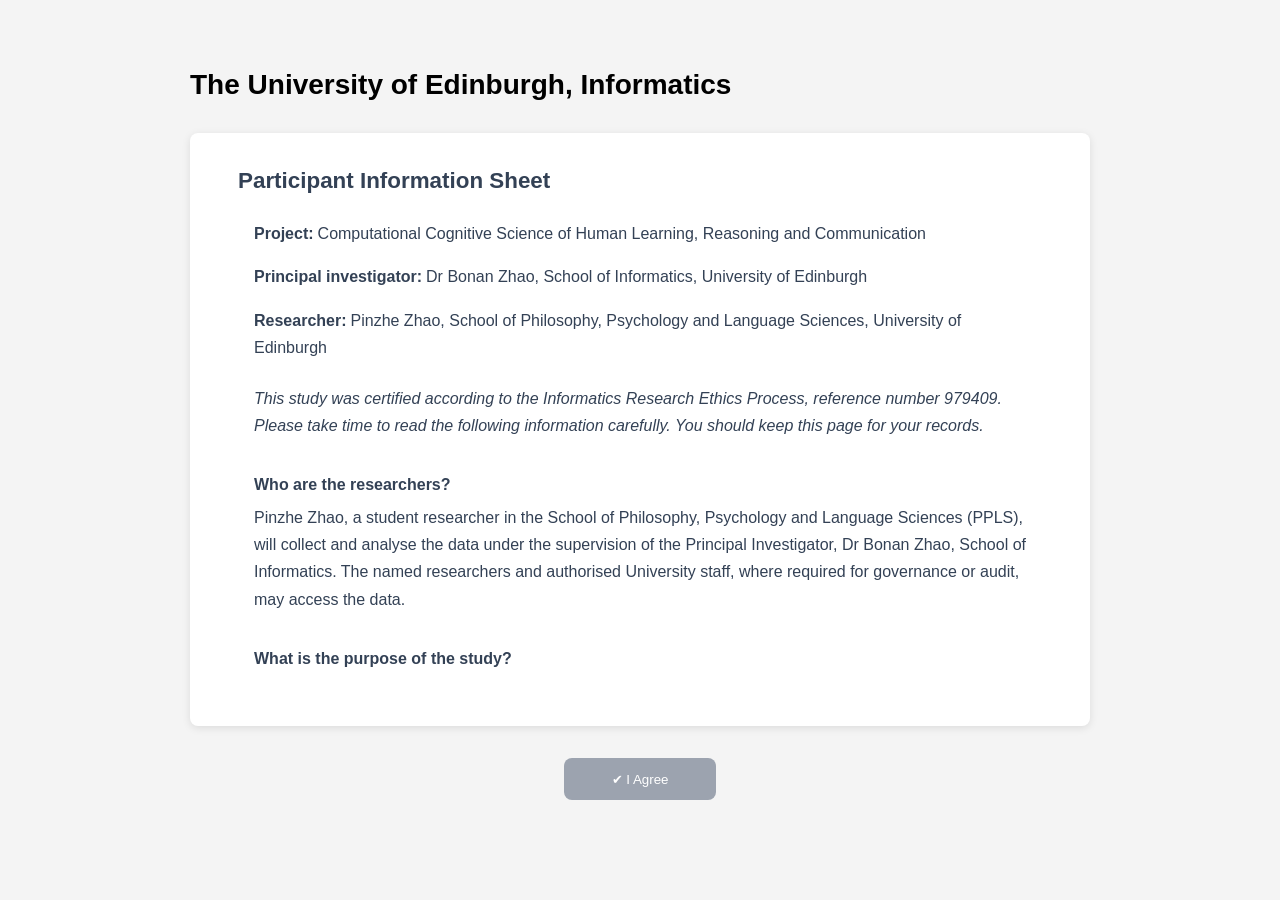
==== commit 43f362b0: "Publish revised warehouse experiment" ====
--- a/index.html
+++ b/index.html
@@ -4,9 +4,135 @@
 <meta charset="utf-8">
 <meta name="viewport" content="width=device-width, initial-scale=1">
 <title>Coordination Rules</title>
-<link rel="stylesheet" href="styles.css?v=role-movement-v14">
+<link rel="icon" href="data:,">
+<link rel="stylesheet" href="styles.css?v=role-movement-v34">
 </head>
 <body>
+<div class="onboarding-screen" id="ethics-screen" hidden>
+  <main class="ethics-landing" id="landing" aria-labelledby="ethics-title">
+    <h1 id="ethics-title">The University of Edinburgh, Informatics</h1>
+    <div class="consent-frame" id="consent-div">
+      <h2>Participant Information Sheet</h2>
+      <div class="ethics-body consent-info" id="ethics-scroll" aria-label="Participant information sheet">
+      <dl class="ethics-meta">
+        <div><dt>Project</dt><dd>Computational Cognitive Science of Human Learning, Reasoning and Communication</dd></div>
+        <div><dt>Principal investigator</dt><dd>Dr Bonan Zhao, School of Informatics, University of Edinburgh</dd></div>
+        <div><dt>Researcher</dt><dd>Pinzhe Zhao, School of Philosophy, Psychology and Language Sciences, University of Edinburgh</dd></div>
+      </dl>
+
+      <p class="ethics-intro">This study was certified according to the Informatics Research Ethics Process, reference number 979409. Please take time to read the following information carefully. You should keep this page for your records.</p>
+
+      <div class="ethics-sections">
+        <section>
+          <h2>Who are the researchers?</h2>
+          <p>Pinzhe Zhao, a student researcher in the School of Philosophy, Psychology and Language Sciences (PPLS), will collect and analyse the data under the supervision of the Principal Investigator, Dr Bonan Zhao, School of Informatics. The named researchers and authorised University staff, where required for governance or audit, may access the data.</p>
+        </section>
+        <section>
+          <h2>What is the purpose of the study?</h2>
+          <p>This programme of minimal-risk research in computational cognitive science investigates how adults learn and reason about structured information, rules, and social norms. Online studies may use abstract visual patterns, symbols, sequences, rules, or grid-based scenarios to examine learning, memory, compositional reasoning, planning, coordination, and norm judgements. Later studies may refine stimuli, interfaces, parameters, analyses, or hypotheses based on earlier findings while remaining within this approved scope.</p>
+        </section>
+        <section>
+          <h2>Why have I been asked to take part?</h2>
+          <p>You have been invited through Prolific because you are aged 18 or over, currently live in the United Kingdom, and meet any additional eligibility criteria stated in the study listing. No specialist knowledge is required.</p>
+        </section>
+        <section>
+          <h2>Do I have to take part?</h2>
+          <p>No - participation in this study is entirely up to you. You can withdraw from the study at any time, without giving a reason. Your rights will not be affected. If you wish to withdraw, contact the PI. We will stop using your data in any publications or presentations submitted after you have withdrawn consent. However, we will keep copies of your original consent, and of your withdrawal request.</p>
+        </section>
+        <section>
+          <h2>What will happen if I decide to take part?</h2>
+          <p>Depending on the study, you may be asked to:</p>
+          <ul>
+            <li>complete computer tasks involving abstract patterns, rules, or fictional grid-based scenarios. We may record choices, accuracy, response times, action sequences, your Prolific Participant ID, and limited demographic information. We will not ask for your name or personal email address, and IP addresses will not be retained in the research dataset.</li>
+            <li>take part in an online Prolific task. You may classify or remember information, infer rules, plan or coordinate actions, or judge compliance or violations in fictional scenarios. Any computer agent will be clearly identified, and no undisclosed deception will be used.</li>
+            <li>complete one study, usually lasting approximately 30 minutes; its expected duration will be stated in the Prolific listing before consent.</li>
+            <li>take part without any audio or video recording.</li>
+            <li>complete one online session at a time and place of your choice using a computer.</li>
+          </ul>
+        </section>
+        <section>
+          <h2>Compensation</h2>
+          <p>The reward and expected duration will be shown in the Prolific listing before you decide whether to participate. Payment will be made through Prolific.</p>
+        </section>
+        <section>
+          <h2>Are there any risks associated with taking part?</h2>
+          <p>There are no significant risks associated with participation. Possible discomfort is limited to ordinary screen fatigue, mild frustration, or judging fictional norm violations; you may stop if you feel uncomfortable.</p>
+        </section>
+        <section>
+          <h2>Are there any benefits associated with taking part?</h2>
+          <p>There is no guaranteed personal benefit beyond the compensation stated in the Prolific listing. The research may improve understanding of how people learn, reason, make decisions, and respond to rules and social norms.</p>
+        </section>
+        <section>
+          <h2>What will happen to the results of this study?</h2>
+          <p>The results of this study may be summarised in published articles, reports and presentations. Quotes or key findings will be anonymized: We will remove any information that could, in our assessment, allow anyone to identify you. With your consent, information can also be used for future research. Your data may be archived for a minimum of two years. Consent records and any Prolific-ID linkage will be stored separately from research responses. Anonymised data may be retained for future ethically approved research.</p>
+        </section>
+        <section>
+          <h2>Data protection and confidentiality</h2>
+          <p>Your data will be processed in accordance with Data Protection Law. All information collected about you will be kept strictly confidential. Your data will be referred to by a unique participant number rather than by name; your Prolific Participant ID will be replaced with a study code and the linking file stored separately. Your data will only be viewed by the researcher/research team: Pinzhe Zhao, Dr Bonan Zhao, and authorised University governance or audit staff.</p>
+          <p>All electronic data will be stored on a password-protected encrypted computer, on the School of Informatics' secure file servers, or on the University's secure encrypted cloud storage services (DataShare, ownCloud, or Sharepoint) and all paper records will be stored in a locked filing cabinet in the PI's office. Your consent information will be kept separately from your responses in order to minimise risk.</p>
+        </section>
+        <section>
+          <h2>What are my data protection rights?</h2>
+          <p>The University of Edinburgh is a Data Controller for the information you provide. You have the right to access information held about you. Your right of access can be exercised in accordance Data Protection Law. You also have other rights including rights of correction, erasure and objection. After the ID link is removed or findings are aggregated, your individual data may no longer be identifiable or removable.</p>
+          <p>For more details, including the right to lodge a complaint with the Information Commissioner's Office, please visit <a href="https://www.ico.org.uk" target="_blank" rel="noopener">www.ico.org.uk</a>. Questions, comments and requests about your personal data can also be sent to the University Data Protection Officer at <a href="mailto:dpo@ed.ac.uk">dpo@ed.ac.uk</a>. For general information about how we use your data, visit the <a href="https://data-protection.ed.ac.uk/privacy-notice-research" target="_blank" rel="noopener">University research privacy notice</a>.</p>
+        </section>
+        <section>
+          <h2>Who can I contact?</h2>
+          <p>If you have any further questions about the study, please contact the lead researcher, Pinzhe Zhao, School of Philosophy, Psychology and Language Sciences (PPLS), University of Edinburgh, at <a href="mailto:s2471381@ed.ac.uk">s2471381@ed.ac.uk</a>.</p>
+          <p>If you wish to make a complaint about the study, please contact <a href="mailto:inf-ethics@inf.ed.ac.uk">inf-ethics@inf.ed.ac.uk</a>. When you contact us, please provide the study title and detail the nature of your complaint.</p>
+        </section>
+      </div>
+
+        <section class="consent-panel" aria-labelledby="consent-title">
+        <h2 id="consent-title">Consent</h2>
+        <p>By proceeding with the study, I agree to all of the following statements:</p>
+        <ul>
+          <li>I have read and understood the above information.</li>
+          <li>I understand that participation is voluntary and I can withdraw at any time.</li>
+          <li>I consent to my anonymised data being used in academic publications and presentations.</li>
+          <li>I allow my data to be used in future ethically approved research.</li>
+        </ul>
+        </section>
+      </div>
+    </div>
+    <div class="consent-button-group">
+      <button class="consent-big-button" id="ethics-agree" type="button" disabled>✔ I Agree</button>
+    </div>
+  </main>
+</div>
+
+<div class="onboarding-screen" id="instructions-screen" hidden>
+  <main class="onboarding-shell instruction-shell" aria-label="Instructions">
+    <header class="onboarding-header">
+      <div>
+        <div class="onboarding-kicker">Instructions</div>
+      </div>
+      <div class="onboarding-progress" aria-live="polite">
+        <span id="instruction-progress-label">1 of 4</span>
+        <div class="onboarding-progress-track" aria-hidden="true">
+          <span id="instruction-progress-bar"></span>
+        </div>
+      </div>
+    </header>
+
+    <div class="instruction-body">
+      <article class="instruction-copy">
+        <div class="instruction-step-label" id="instruction-step-label"></div>
+        <h2 id="instruction-step-title"></h2>
+        <p id="instruction-step-lead"></p>
+        <ul id="instruction-step-points"></ul>
+      </article>
+      <div class="instruction-visual" id="instruction-visual" aria-live="polite"></div>
+    </div>
+
+    <footer class="onboarding-footer">
+      <button class="tutorial-nav-button secondary" id="instruction-back" type="button">Back</button>
+      <div class="onboarding-step-dots" id="instruction-dots" aria-hidden="true"></div>
+      <button class="tutorial-nav-button primary" id="instruction-next" type="button">Next</button>
+    </footer>
+  </main>
+</div>
+
 <div class="onboarding-screen" id="tutorial-screen" hidden>
   <main class="onboarding-shell" aria-labelledby="tutorial-title">
     <header class="onboarding-header">
@@ -15,7 +141,7 @@
         <h1 id="tutorial-title">Coordination Rules</h1>
       </div>
       <div class="onboarding-progress" aria-live="polite">
-        <span id="tut-progress-label">1 of 5</span>
+        <span id="tut-progress-label">1 of 2</span>
         <div class="onboarding-progress-track" aria-hidden="true">
           <span id="tut-progress-bar"></span>
         </div>
@@ -61,12 +187,13 @@
   <div class="taskbar">
     <div class="taskbar-head">
       <div class="case-summary" id="case-summary"></div>
+      <button class="guide-button task-instructions-button" id="task-instructions" type="button">Instructions</button>
     </div>
     <div class="tabs" id="tabs"></div>
   </div>
 
   <div class="main">
-    <section class="scene-panel" aria-label="Current scene">
+    <section class="scene-panel" aria-label="Current task">
       <div class="section-heading scene-heading">
         <div class="scene-heading-actions">
           <button class="guide-button" id="scene-guide" type="button" hidden>Guide</button>
@@ -82,7 +209,6 @@
         <div class="board-frame">
           <div class="board" id="board"></div>
         </div>
-        <section class="legend" id="legend" aria-label="Map key and guide"></section>
       </div>
       <div class="status" id="status" role="status" aria-live="polite"></div>
       <div class="agent-panel" id="agent-progress"></div>
@@ -94,7 +220,7 @@
             <span class="step-label" id="step-label">Step 0 / 0</span>
             <button class="btn step-button" id="next" aria-label="Next step" title="Next step">→</button>
           </div>
-          <button class="btn next-trial-button" id="continue" hidden>Next trial →</button>
+          <button class="btn next-trial-button" id="continue" hidden>Next task →</button>
         </div>
       </div>
     </section>
@@ -134,12 +260,12 @@
 
 <div class="guide-backdrop" id="guide-backdrop" hidden>
   <section class="guide-dialog" role="dialog" aria-modal="true" aria-labelledby="guide-title">
-    <div class="guide-kicker" id="guide-kicker">Scene guide</div>
+    <div class="guide-kicker" id="guide-kicker">Task guide</div>
     <h2 id="guide-title"></h2>
     <div class="guide-items" id="guide-items"></div>
     <p id="guide-body"></p>
     <div class="guide-example" id="guide-example"></div>
-    <button class="btn primary guide-close" id="guide-close" type="button">Continue to scene</button>
+    <button class="btn primary guide-close" id="guide-close" type="button">Continue to task</button>
   </section>
 </div>
 
@@ -151,9 +277,9 @@
   </section>
 </div>
 
-<script src="data/tasks.generated.js?v=role-movement-v14"></script>
-<script src="engine.js?v=role-movement-v14"></script>
-<script src="tutorial.js?v=role-movement-v14"></script>
-<script src="app.js?v=role-movement-v14"></script>
+<script src="data/tasks.generated.js?v=role-movement-v34"></script>
+<script src="engine.js?v=role-movement-v34"></script>
+<script src="tutorial.js?v=role-movement-v34"></script>
+<script src="app.js?v=role-movement-v34"></script>
 </body>
 </html>
--- a/styles.css
+++ b/styles.css
@@ -926,7 +926,7 @@
 /* Keep the map, its key, and the scene controls in one visible work area. */
 .scene-visual{
   display:grid;
-  grid-template-columns:minmax(0,1fr) 280px;
+  grid-template-columns:minmax(0,1fr);
   gap:18px;
   align-items:start;
 }
@@ -1046,7 +1046,7 @@
 }
 
 @media (max-width:980px){
-  .scene-visual{grid-template-columns:minmax(0,1fr) 185px;gap:14px;}
+  .scene-visual{grid-template-columns:minmax(0,1fr);gap:14px;}
   .scene-visual .legend{padding-left:10px;}
 }
 
@@ -1761,7 +1761,7 @@
 }
 .onboarding-screen[hidden]{display:none;}
 .onboarding-shell{
-  width:min(1180px,100%);
+  width:min(1320px,100%);
   min-height:calc(100vh - 40px);
   display:flex;
   flex-direction:column;
@@ -1779,22 +1779,223 @@
 }
 .onboarding-kicker{
   color:#59616a;
-  font-size:11px;
+  font-size:13px;
   font-weight:750;
   letter-spacing:.06em;
   text-transform:uppercase;
 }
-.onboarding-header h1{margin:2px 0 0;font-size:22px;line-height:1.2;font-weight:700;}
+.onboarding-header h1{margin:2px 0 0;font-size:28px;line-height:1.2;font-weight:700;}
 .onboarding-progress{
   flex:0 0 auto;
   width:170px;
   color:#59616a;
-  font-size:12px;
+  font-size:14px;
   font-weight:650;
   text-align:right;
 }
 .onboarding-progress-track{height:3px;margin-top:7px;background:#e2e5e9;overflow:hidden;}
 .onboarding-progress-track span{display:block;width:25%;height:100%;background:#185fa5;transition:width .2s ease;}
+
+/* Ethics and instructions follow the same staged structure as the reference
+   experiment: complete information first, then guided interaction. */
+#ethics-screen{
+  align-items:center;
+  padding:2rem 0;
+  background:#f4f4f4;
+  color:#4c4c4c;
+}
+.ethics-landing{
+  width:900px;
+  max-width:calc(100% - 32px);
+  color:#334155;
+  font-size:1rem;
+}
+.ethics-landing > h1{margin:0;color:#000;font-size:1.75em;line-height:1.2;}
+.consent-frame{
+  margin:2em 0;
+  padding:2em 3em;
+  border-radius:8px;
+  background:#fff;
+  box-shadow:0 2px 8px rgba(0,0,0,.1);
+}
+.consent-frame > h2{margin:0 0 1em;font-size:1.4em;}
+.ethics-body{
+  width:auto;
+  height:450px;
+  margin:0 0 1.5rem;
+  padding:0 1rem;
+  border:0;
+  overflow-y:scroll;
+  box-sizing:border-box;
+}
+.ethics-body::-webkit-scrollbar{width:8px;}
+.ethics-body::-webkit-scrollbar-track{border-radius:4px;background:#f1f1f1;}
+.ethics-body::-webkit-scrollbar-thumb{border-radius:4px;background:#888;}
+.ethics-body::-webkit-scrollbar-thumb:hover{background:#555;}
+.ethics-meta{margin:0 0 1rem;}
+.ethics-meta > div{display:block;margin:0 0 1rem;padding:0;}
+.ethics-meta dt{display:inline;color:#334155;font-size:inherit;font-weight:700;}
+.ethics-meta dt::after{content:":";}
+.ethics-meta dd{display:inline;margin:0 0 0 4px;color:#334155;font-size:inherit;line-height:1.7;}
+.ethics-intro{margin:1.5rem 0 1rem;color:#334155;font-size:inherit;font-style:italic;line-height:1.7;}
+.ethics-sections section{margin:0;padding:0;}
+.ethics-sections h2,.consent-panel h2{display:inline-block;margin:1.2rem 0 .45rem;font-size:inherit;line-height:1.4;font-weight:700;}
+.ethics-sections p{margin:0 0 1rem;color:#334155;font-size:inherit;line-height:1.7;}
+.ethics-sections ul,.consent-panel ul{margin:0 0 1rem 1.5rem;padding:0;color:#334155;font-size:inherit;line-height:1.6;}
+.ethics-sections li,.consent-panel li{margin:0 0 .5rem;}
+.ethics-sections a{color:#2563eb;text-decoration:none;}
+.ethics-sections a:hover{text-decoration:underline;}
+.consent-panel{margin:0;padding:0;border:0;background:transparent;}
+.consent-panel p{margin:0 0 1rem;color:#334155;font-size:inherit;line-height:1.7;}
+.consent-button-group{display:flex;align-items:center;justify-content:center;margin:2rem 0;}
+.consent-big-button{
+  padding:.85rem 3rem;
+  border:0;
+  border-radius:8px;
+  background:#2563eb;
+  color:#fff;
+  font:600 1.25rem/1.2 inherit;
+  cursor:pointer;
+}
+.consent-big-button:hover:not(:disabled){background:#1d4ed8;}
+.consent-big-button:disabled{background:#9ca3af;cursor:not-allowed;}
+
+.instruction-shell{width:min(1240px,100%);}
+.instruction-body{
+  flex:1 1 auto;
+  display:grid;
+  grid-template-columns:minmax(0,.9fr) minmax(520px,1.1fr);
+  align-items:center;
+  gap:32px;
+  padding:28px 34px;
+}
+.instruction-step-label{margin-bottom:9px;color:var(--accent);font-size:13px;font-weight:800;text-transform:uppercase;}
+.instruction-copy h2{margin:0 0 12px;font-size:30px;line-height:1.24;}
+.instruction-copy > p{margin:0 0 16px;color:var(--muted);font-size:18px;line-height:1.52;}
+.instruction-copy ul{margin:0;padding-left:22px;color:var(--text);font-size:16px;line-height:1.55;}
+.instruction-copy li{margin:9px 0;}
+.instruction-visual{
+  min-height:360px;
+  display:flex;
+  align-items:center;
+  justify-content:center;
+  padding:0;
+  border:0;
+  background:transparent;
+  box-sizing:border-box;
+}
+.instruction-screenshot{
+  width:100%;
+  margin:0;
+  display:flex;
+  flex-direction:column;
+  align-items:center;
+}
+.instruction-screenshot img{
+  display:block;
+  max-width:100%;
+  max-height:315px;
+  object-fit:contain;
+  border:0;
+  background:transparent;
+}
+.instruction-screenshot.is-robot-detail img{width:210px;max-height:210px;image-rendering:auto;}
+.instruction-screenshot.is-editor img{max-height:390px;}
+.instruction-screenshot-pair{
+  width:min(430px,100%);
+  margin:0;
+  display:grid;
+  grid-template-columns:1fr;
+  gap:24px;
+  align-items:start;
+}
+.instruction-screenshot-pair > div{min-width:0;text-align:center;}
+.instruction-screenshot-pair strong{
+  display:block;
+  margin-bottom:10px;
+  color:var(--text);
+  font-size:16px;
+  line-height:1.3;
+}
+.instruction-screenshot-pair img{
+  display:block;
+  width:100%;
+  aspect-ratio:7 / 5;
+  max-height:none;
+  object-fit:contain;
+}
+.instruction-diagram{width:min(430px,100%);}
+.instruction-route{
+  display:grid;
+  grid-template-columns:auto minmax(90px,1fr) auto;
+  align-items:center;
+  gap:14px;
+}
+.instruction-robot,.instruction-bay{
+  position:relative;
+  width:72px;
+  height:72px;
+  display:flex;
+  align-items:center;
+  justify-content:center;
+  box-sizing:border-box;
+}
+.instruction-robot{background:#2d70b3;color:#fff;}
+.instruction-robot .ui-icon{width:46px;height:46px;}
+.instruction-bay{border:3px dashed #5e88b1;background:#fff;color:#245f94;font-size:24px;font-weight:800;}
+.instruction-number,.instruction-type,.instruction-direction{
+  position:absolute;
+  min-width:23px;
+  height:23px;
+  display:flex;
+  align-items:center;
+  justify-content:center;
+  box-sizing:border-box;
+  border:1px solid #245f94;
+  background:#fff;
+  color:#245f94;
+  font-size:13px;
+  font-weight:800;
+}
+.instruction-number{top:-8px;left:-8px;}
+.instruction-type{bottom:-8px;left:-8px;}
+.instruction-direction{right:-8px;bottom:-8px;font-size:19px;color:#202428;}
+.instruction-route-line{height:4px;background:#b8cadb;position:relative;}
+.instruction-route-line::after{content:"";position:absolute;right:-1px;top:-5px;border-left:10px solid #6f92b2;border-top:7px solid transparent;border-bottom:7px solid transparent;}
+.instruction-caption{margin:20px 0 0;color:var(--muted);font-size:12px;line-height:1.45;text-align:center;}
+.instruction-feature-pair{display:grid;grid-template-columns:1fr 1fr;gap:18px;}
+.instruction-feature{
+  min-height:170px;
+  display:flex;
+  flex-direction:column;
+  align-items:center;
+  justify-content:center;
+  gap:11px;
+  border-top:3px solid var(--accent);
+  background:#fff;
+}
+.instruction-feature-mark{width:54px;height:54px;display:flex;align-items:center;justify-content:center;border:1px solid #245f94;background:#fff;color:#245f94;font-size:31px;font-weight:800;}
+.instruction-feature strong{font-size:14px;}
+.instruction-feature small{max-width:150px;color:var(--muted);font-size:11px;line-height:1.4;text-align:center;}
+.instruction-conflict{position:relative;width:300px;height:230px;margin:auto;}
+.instruction-crossing-horizontal,.instruction-crossing-vertical{position:absolute;background:#e9e5dc;border:1px solid #c9c7c0;}
+.instruction-crossing-horizontal{left:0;top:92px;width:300px;height:46px;}
+.instruction-crossing-vertical{left:127px;top:0;width:46px;height:230px;}
+.instruction-crossing-centre{position:absolute;left:127px;top:92px;width:46px;height:46px;background:#fff;border:2px solid #d99a27;box-sizing:border-box;}
+.instruction-conflict-robot{position:absolute;width:48px;height:48px;display:flex;align-items:center;justify-content:center;background:#2d70b3;color:#fff;z-index:2;}
+.instruction-conflict-robot .ui-icon{width:32px;height:32px;}
+.instruction-conflict-robot.is-west{left:40px;top:91px;}
+.instruction-conflict-robot.is-south{left:126px;bottom:25px;}
+.instruction-wait-label{position:absolute;right:6px;top:12px;padding:6px 9px;border-left:3px solid #d99a27;background:#fff4cf;color:#765513;font-size:11px;font-weight:750;}
+.instruction-editor-demo{width:100%;border-top:2px solid var(--text);}
+.instruction-editor-demo h3{margin:0;padding:10px 0 8px;font-size:12px;}
+.instruction-editor-row{padding:11px 0;border-top:1px solid var(--line);}
+.instruction-editor-row > span{display:block;margin-bottom:7px;color:var(--muted);font-size:11px;font-weight:750;}
+.instruction-editor-options{display:grid;grid-template-columns:1fr 1fr;gap:8px;}
+.instruction-editor-option{padding:10px;border:1px solid var(--line2);background:#fff;color:var(--text);font-size:12px;font-weight:700;text-align:center;}
+.instruction-editor-values{display:flex;gap:7px;flex-wrap:wrap;}
+.instruction-editor-values span{min-width:38px;padding:8px;border:1px solid var(--accent);background:var(--accent-bg);color:var(--accent);font-size:18px;font-weight:800;text-align:center;}
+.instruction-rule-result{margin-top:12px;padding:11px;border-left:4px solid #eea51d;background:#fff4cf;font-size:12px;line-height:1.45;}
 
 .tut-body{
   flex:1 1 auto;
@@ -1805,24 +2006,31 @@
   padding:26px 28px 30px;
 }
 .tut-body.has-rule-practice{
-  grid-template-columns:minmax(0,1fr) minmax(0,520px);
-  gap:32px;
+  grid-template-columns:minmax(0,1fr);
+  gap:16px;
 }
 .tut-copy{min-width:0;}
-.tut-copy h2{margin:0 0 10px;font-size:22px;line-height:1.25;font-weight:700;}
-.tut-lead{margin:0 0 15px;color:#41484f;font-size:16px;line-height:1.55;}
-.tut-points{margin:0;padding-left:22px;color:#555d65;font-size:15px;line-height:1.48;}
+.tut-copy h2{margin:0 0 12px;font-size:28px;line-height:1.24;font-weight:700;}
+.tut-lead{margin:0 0 17px;color:#41484f;font-size:18px;line-height:1.55;}
+.tut-points{margin:0;padding-left:24px;color:#555d65;font-size:17px;line-height:1.52;}
 .tut-points[hidden]{display:none;}
 .tut-points li{margin:8px 0;}
 .tut-points strong,.tut-points em{color:#25292d;font-style:normal;font-weight:650;}
 
 .tut-panel{min-width:0;}
+.tut-panel.has-rule-practice{
+  display:grid;
+  grid-template-columns:minmax(320px,.82fr) minmax(430px,1.18fr);
+  align-items:start;
+  gap:24px;
+}
 .tut-board-frame{
   display:flex;
   justify-content:center;
   padding:16px;
   background:#fbfbfa;
   border:1px solid #e0e3e6;
+  overflow:auto;
 }
 .tut-board{position:relative;}
 .tut-feedback{
@@ -1831,11 +2039,11 @@
   padding:7px 0;
   border-bottom:1px solid #d8dce1;
   background:transparent;
-  font-size:13px;
+  font-size:15px;
   line-height:1.5;
 }
-.tut-feedback:empty{border-bottom-color:transparent;}
-.tut-feedback strong{display:inline;margin-right:8px;font-size:13px;}
+.tut-feedback:empty{display:none;}
+.tut-feedback strong{display:inline;margin-right:8px;font-size:15px;}
 .tut-feedback span{color:#555d65;}
 .tut-feedback.ok{background:transparent;}
 .tut-feedback.ok strong{color:#0f6e56;}
@@ -2102,7 +2310,7 @@
   border:1px solid #aeb4bb;
   background:#fff;
   color:#25292d;
-  font-size:13px;
+  font-size:15px;
   font-family:inherit;
   cursor:pointer;
 }
@@ -2115,11 +2323,27 @@
 .onboarding-step-dots span.is-complete{background:#185fa5;}
 
 @media (max-width:940px){
+  .ethics-landing{max-width:calc(100% - 32px);}
   .tut-body{grid-template-columns:minmax(0,1fr);gap:24px;padding:20px;}
+  .tut-body.has-rule-practice{grid-template-columns:minmax(0,1fr);gap:24px;}
   .tut-panel{order:-1;}
+  .instruction-body{grid-template-columns:minmax(0,1fr);gap:24px;padding:24px 20px;}
+  .instruction-visual{min-height:280px;order:-1;}
   .onboarding-header{flex-wrap:wrap;gap:12px;padding:16px 20px 14px;}
   .onboarding-progress{width:auto;text-align:left;flex:1 1 100%;}
   .onboarding-footer{grid-template-columns:1fr auto 1fr;padding:12px 20px;}
+}
+@media (max-width:620px){
+  #ethics-screen{padding:1rem 0;}
+  .ethics-landing{max-width:calc(100% - 24px);}
+  .consent-frame{margin:1.5em 0;padding:1.5em;}
+  .ethics-body{height:58vh;padding:0 .5rem;}
+  .consent-big-button{width:100%;}
+  .instruction-visual{padding:16px;}
+  .instruction-feature-pair{grid-template-columns:1fr;}
+  .instruction-screenshot-pair{grid-template-columns:1fr;}
+  .instruction-route{grid-template-columns:auto minmax(45px,1fr) auto;gap:8px;}
+  .instruction-robot,.instruction-bay{width:58px;height:58px;}
 }
 .tut-board .cell.flash{box-shadow:0 0 0 3px #a32d2d;}
 .tut-board .cell.practice-marked{
@@ -2144,23 +2368,23 @@
 .tut-panel.has-rule-practice .tut-controls{margin-top:7px;}
 .tut-panel.has-rule-practice .tut-rule-reference{
   gap:12px;
-  padding:11px 0 0;
+  padding:0;
 }
 .tut-robot-arrow{
   position:absolute;
-  right:-8px;
-  bottom:-8px;
+  right:-6px;
+  bottom:-6px;
   z-index:4;
   display:flex;
   align-items:center;
   justify-content:center;
-  width:20px;
-  height:20px;
+  width:17px;
+  height:17px;
   box-sizing:border-box;
-  border:1px solid #34383b;
-  background:#fff;
-  color:#202428;
-  font-size:15px;
+  border:1px solid #b42318;
+  background:#fff4f2;
+  color:#b42318;
+  font-size:13px;
   font-weight:800;
   line-height:1;
 }
@@ -2194,6 +2418,137 @@
   font-weight:800;
 }
 .tut-simple-rule-note{margin:0;color:#59616a;font-size:12px;line-height:1.45;}
+.tut-family-progress{
+  display:flex;
+  align-items:center;
+  gap:8px;
+  margin-top:10px;
+}
+.tut-family-progress span{
+  padding:5px 8px;
+  border:1px solid #cfd4da;
+  background:#fff;
+  color:#69717a;
+  font-size:13px;
+  font-weight:750;
+  text-align:left;
+}
+.tut-family-progress span.is-solved{
+  border-color:#16745d;
+  background:#edf7f3;
+  color:#12624f;
+}
+.tut-family-progress small{margin-left:auto;color:var(--muted);font-size:13px;}
+
+.tut-simple-map-key{
+  display:grid;
+  grid-template-columns:1fr 1fr;
+  gap:1px;
+  border:1px solid #d8dce1;
+  background:#d8dce1;
+}
+.tut-simple-map-key > div{
+  display:grid;
+  grid-template-columns:30px minmax(0,1fr) 32px;
+  align-items:center;
+  gap:9px;
+  padding:9px 10px;
+  background:#fff;
+}
+.tut-simple-map-key strong,.tut-simple-map-key small{display:block;}
+.tut-simple-map-key strong{font-size:12px;line-height:1.25;}
+.tut-simple-map-key small{margin-top:2px;color:#69717a;font-size:10px;line-height:1.25;}
+.tut-simple-map-key .simple-role-swatch{position:relative;}
+.tut-simple-map-key .simple-role-swatch small{
+  position:absolute;
+  top:-6px;
+  left:-6px;
+  min-width:14px;
+  padding:1px 2px;
+  border:1px solid var(--role-color);
+  background:#fff;
+  color:var(--role-color);
+  font-size:9px;
+  font-weight:800;
+  text-align:center;
+}
+.tut-map-arrow{
+  display:inline-flex;
+  align-items:center;
+  justify-content:center;
+  width:30px;
+  height:30px;
+  box-sizing:border-box;
+  border:1px solid #777;
+  background:#fff;
+  color:#202428;
+  font-size:21px;
+  font-weight:800;
+}
+.tut-simple-builder{border-top:2px solid #25292d;}
+.tut-simple-builder .simple-rule-context{padding-top:11px;font-size:13px;}
+.tut-simple-builder .simple-rule-step{padding:11px 0;}
+.tut-simple-builder .simple-step-heading{margin-bottom:9px;font-size:15px;}
+.tut-simple-builder .simple-family-button{font-size:15px;}
+.tut-simple-builder .simple-value-grid{grid-template-columns:repeat(4,minmax(0,1fr));}
+.tut-simple-builder .simple-value-button{
+  min-height:48px;
+  padding:5px;
+  flex-direction:column;
+  justify-content:center;
+  text-align:center;
+}
+.tut-simple-builder .simple-value-button > span:last-child{
+  width:100%;
+  font-size:13px;
+  text-align:center;
+}
+.tut-simple-builder .simple-current-rule > span{font-size:12px;}
+.tut-simple-builder .simple-current-rule > strong{font-size:17px;}
+.tut-simple-builder button:disabled{cursor:default;opacity:.45;}
+.tut-simple-builder-help{
+  margin:10px 0 0;
+  color:#59616a;
+  font-size:14px;
+  line-height:1.45;
+}
+.tut-simple-builder.is-locked .simple-current-rule{margin-top:10px;}
+.tut-ready-sequence{border-top:2px solid #25292d;}
+.tut-ready-sequence > div{
+  display:grid;
+  grid-template-columns:28px minmax(0,1fr);
+  gap:2px 10px;
+  padding:12px 0;
+  border-bottom:1px solid #d8dce1;
+}
+.tut-ready-sequence > div > span{
+  grid-row:1 / 3;
+  display:inline-flex;
+  align-items:center;
+  justify-content:center;
+  width:24px;
+  height:24px;
+  border:1px solid #8d949b;
+  font-size:11px;
+  font-weight:800;
+}
+.tut-ready-sequence strong{font-size:13px;line-height:1.35;}
+.tut-ready-sequence small{color:#69717a;font-size:11px;line-height:1.4;}
+.tut-ready-note{
+  margin:0;
+  padding:11px 12px;
+  border-left:4px solid #185fa5;
+  background:#eef5fb;
+  color:#35424d;
+  font-size:12px;
+  line-height:1.45;
+}
+
+@media (max-width:700px){
+  .tut-simple-map-key{grid-template-columns:1fr;}
+  .tut-simple-builder .simple-value-grid{grid-template-columns:repeat(2,minmax(0,1fr));}
+  .tut-board-frame{justify-content:flex-start;}
+}
 
 /* Final narrow-screen layout: map first, rule editor second. */
 @media (max-width:700px){
@@ -2443,7 +2798,7 @@
 .legend-robot-avatar .agent-avatar-icon{width:14px;height:14px;}
 .robot-identity-tile .legend-copy small{white-space:normal;}
 .scene-visual{
-  grid-template-columns:minmax(0,1fr) minmax(130px,170px);
+  grid-template-columns:minmax(0,1fr);
 }
 
 /* Long saved rules wrap inside the rules pane; controls never push the page wider. */
@@ -2510,22 +2865,114 @@
 /* Role-versus-Movement prototype: one hierarchical, set-valued waiting rule. */
 .movement-arrow-badge{
   position:absolute;
-  right:-6px;
-  bottom:-6px;
+  right:-5px;
+  bottom:-5px;
   z-index:4;
   display:flex;
   align-items:center;
   justify-content:center;
-  width:18px;
-  height:18px;
+  width:16px;
+  height:16px;
   box-sizing:border-box;
-  border:1px solid #34383b;
-  background:#fff;
-  color:#202428;
-  font-size:14px;
+  border:1px solid #b42318;
+  background:#fff4f2;
+  color:#b42318;
+  font-size:12px;
   font-weight:800;
   line-height:1;
 }
+.robot-type-letter{
+  display:inline-flex;
+  align-items:center;
+  justify-content:center;
+  color:#fff;
+  font-size:13px;
+  font-weight:800;
+  line-height:1;
+}
+.robot-type-mark,
+.agent-type-letter,
+.simple-type-letter,
+.picker-agent-type{
+  position:absolute;
+  z-index:5;
+  box-sizing:border-box;
+  border:1px solid #b42318;
+  background:#fff4f2;
+  color:#b42318;
+  font-weight:800;
+  text-align:center;
+}
+.robot-type-mark{
+  left:-5px;
+  bottom:-5px;
+  display:flex;
+  align-items:center;
+  justify-content:center;
+  width:16px;
+  height:16px;
+  font-size:10px;
+  line-height:1;
+}
+.tut-panel .robot-type-mark{
+  left:-6px;
+  bottom:-6px;
+  width:17px;
+  height:17px;
+  font-size:10px;
+}
+.agent-type-letter{
+  left:-5px;
+  bottom:-5px;
+  width:15px;
+  height:15px;
+  font-size:9px;
+}
+.simple-type-letter{
+  left:-5px;
+  bottom:-5px;
+  width:15px;
+  height:15px;
+  font-size:9px;
+}
+.picker-agent-type{
+  left:-3px;
+  bottom:-3px;
+  width:11px;
+  height:11px;
+  font-size:7px;
+}
+.charging-bay-mark{
+  display:inline-flex;
+  align-items:center;
+  justify-content:center;
+  width:19px;
+  height:19px;
+  color:var(--agent-color);
+  background:rgba(255,255,255,.88);
+}
+.charging-bay-icon{width:15px;height:15px;}
+.picker-charging-icon{
+  position:absolute;
+  left:50%;
+  top:50%;
+  width:62%;
+  height:62%;
+  color:var(--agent-color);
+  transform:translate(-50%,-50%);
+}
+.legend-charging-sample{
+  display:inline-flex;
+  align-items:center;
+  justify-content:center;
+  width:25px;
+  height:25px;
+  border:2px dashed #2d70b3;
+  box-sizing:border-box;
+  color:#2d70b3;
+  background:#fff;
+}
+.legend-charging-sample .ui-icon{width:15px;height:15px;}
 .legend-arrow-sample{
   display:inline-flex;
   align-items:center;
@@ -2647,6 +3094,7 @@
   color:var(--accent);
 }
 .simple-role-swatch{
+  position:relative;
   display:inline-flex;
   align-items:center;
   justify-content:center;
@@ -2661,6 +3109,7 @@
   font-size:10px;
   font-weight:800;
 }
+.simple-type-swatch{background:#2d70b3;outline-color:#2d70b3;}
 .simple-role-icon{width:17px;height:17px;color:#fff;}
 .simple-arrow-value{
   display:inline-flex;
@@ -2742,3 +3191,86 @@
   .scene-visual .board-frame{min-height:0;}
   .next-trial-button{width:100%;margin-left:0;}
 }
+
+/* Colour refresh: lively enough to guide attention without encoding either
+   rule family more strongly than the other. */
+:root{
+  --bg:#f5f5f3;
+  --surface:#ffffff;
+  --surface-strong:#ffffff;
+  --line:#dededb;
+  --line2:#b8bdbf;
+  --line-dark:#596166;
+  --text:#172b3d;
+  --muted:#5b6267;
+  --faint:#858b8f;
+  --accent:#256fca;
+  --accent-bg:#ffffff;
+  --danger:#c94350;
+  --ok:#16875b;
+  --warn-bg:#fff0b8;
+  --passage-fill:#ddf3ec;
+  --passage-border:#27806a;
+}
+body{background:var(--bg);color:var(--text);}
+.wrap{background:var(--surface);}
+.scene-panel,.rules-panel{background:var(--surface);}
+.rules-panel{border-left-color:var(--line2);}
+.board-frame{border-color:var(--line2);background:#fbfefd;}
+.cell:not(.wall){border-color:#d8e2df;background:#fffdf8;}
+.cell.wall,
+.wall-sample,
+.picker-map-wall{
+  background-color:#1b2521;
+  box-shadow:none;
+  filter:none;
+}
+.movement-arrow-badge,
+.tut-robot-arrow,
+.robot-type-mark{
+  border-color:#b42318;
+  background:#fff4f2;
+  color:#b42318;
+}
+button.btn{border-color:var(--line-dark);color:var(--text);}
+button.btn:hover{background:#f3f3f1;}
+button.btn.primary,
+.next-trial-button,
+.tutorial-nav-button.primary{
+  border-color:var(--accent);
+  background:var(--accent);
+  color:#fff;
+}
+button.btn.primary:hover,
+.next-trial-button:hover,
+.next-trial-button:focus-visible,
+.tutorial-nav-button.primary:hover:not(:disabled){
+  border-color:#1758a8;
+  background:#1758a8;
+  color:#fff;
+}
+.tab.active{
+  border-color:var(--accent);
+  background:var(--accent-bg);
+  color:var(--accent);
+}
+.simple-family-button.selected,
+.simple-value-button.selected{
+  border-color:var(--accent);
+  background:#fff;
+  color:var(--accent);
+}
+.simple-current-rule{background:#fff4cf;border-left-color:#eea51d;}
+.onboarding-screen{background:#fff;}
+.onboarding-shell{border-color:#d5d5d2;background:#fff;}
+.onboarding-header,.onboarding-footer{border-color:var(--line);background:var(--surface);}
+.onboarding-kicker,.onboarding-progress{color:var(--accent);}
+.onboarding-progress-track{background:#dededb;}
+.onboarding-progress-track span{background:var(--accent);}
+.tut-board-frame{border-color:#d5d5d2;background:#fff;}
+.tut-feedback{border-bottom-color:var(--line);}
+.tut-lead,.tut-points,.tut-feedback span{color:var(--muted);}
+.onboarding-step-dots span{background:#dededb;}
+.onboarding-step-dots span.is-active,
+.onboarding-step-dots span.is-complete{background:var(--accent);}
+.tut-family-progress span.is-solved{border-color:#83bea9;background:#e5f5ee;color:var(--ok);}
